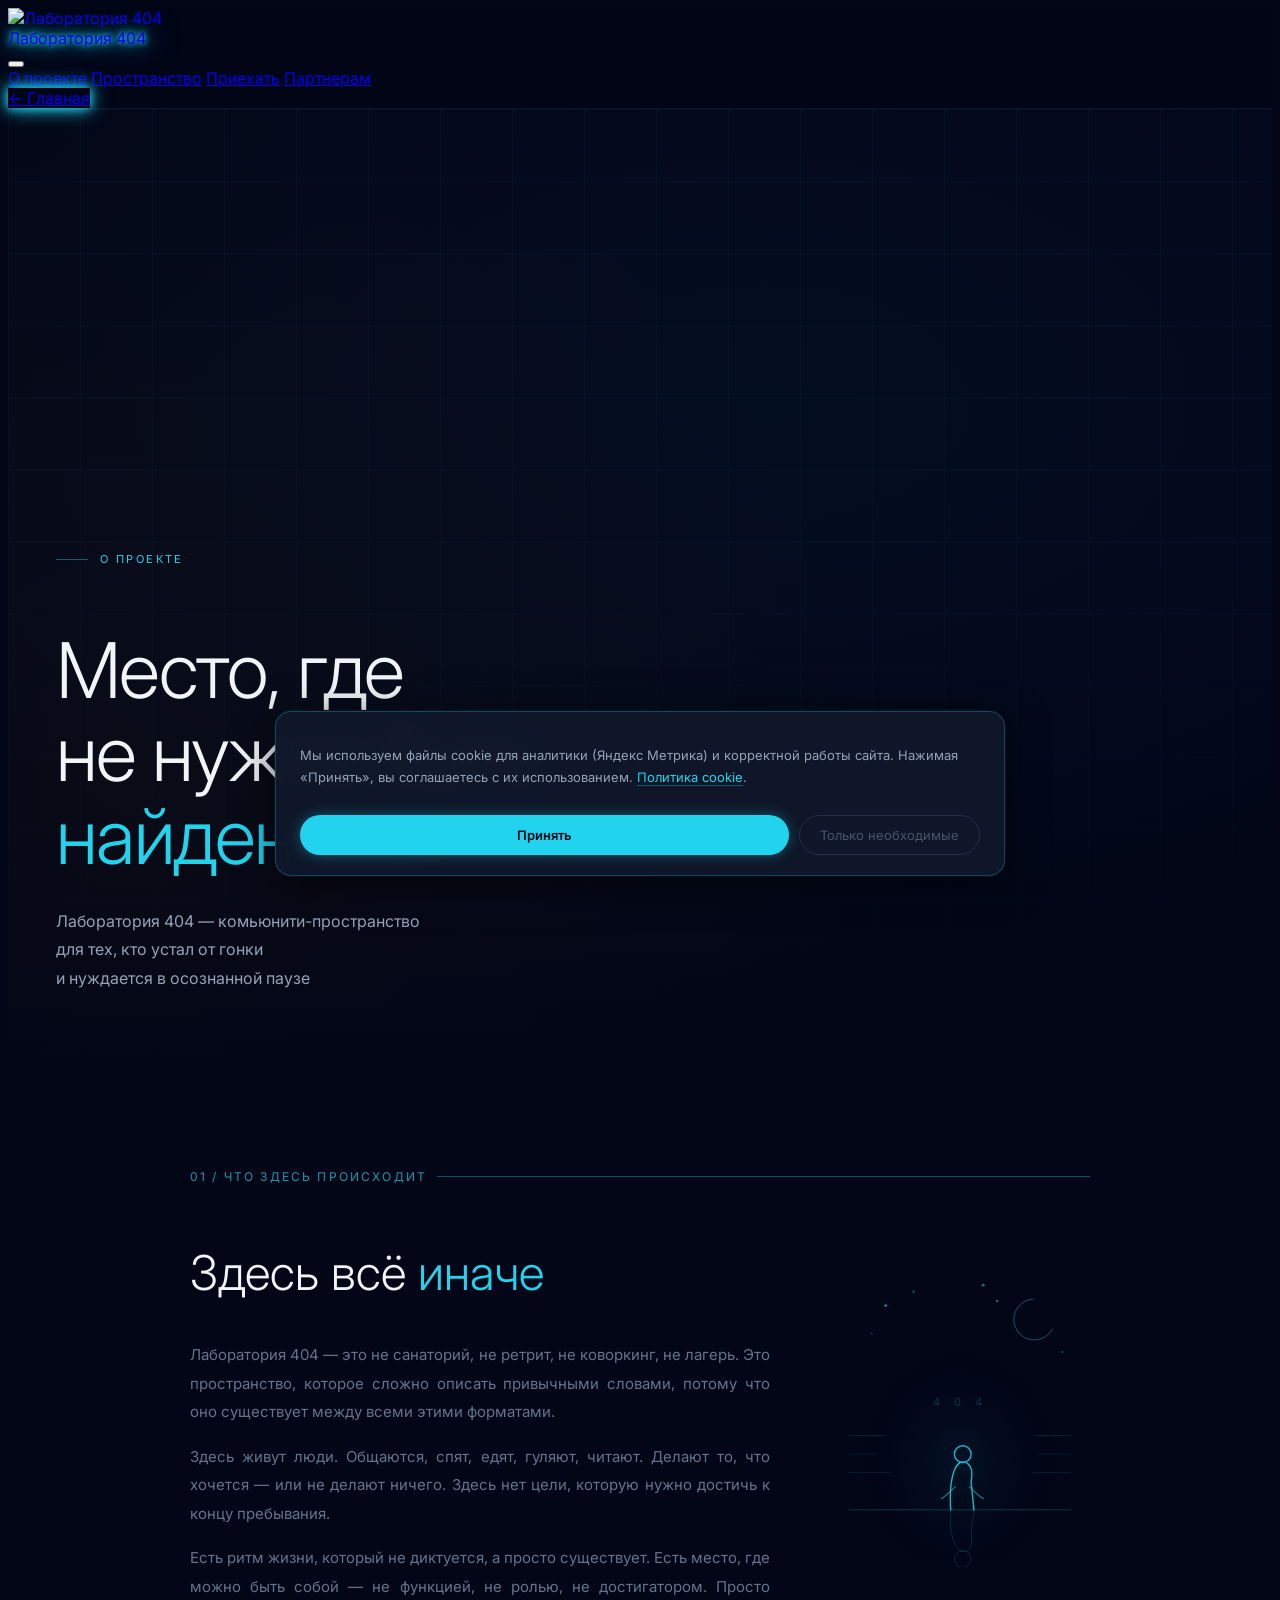
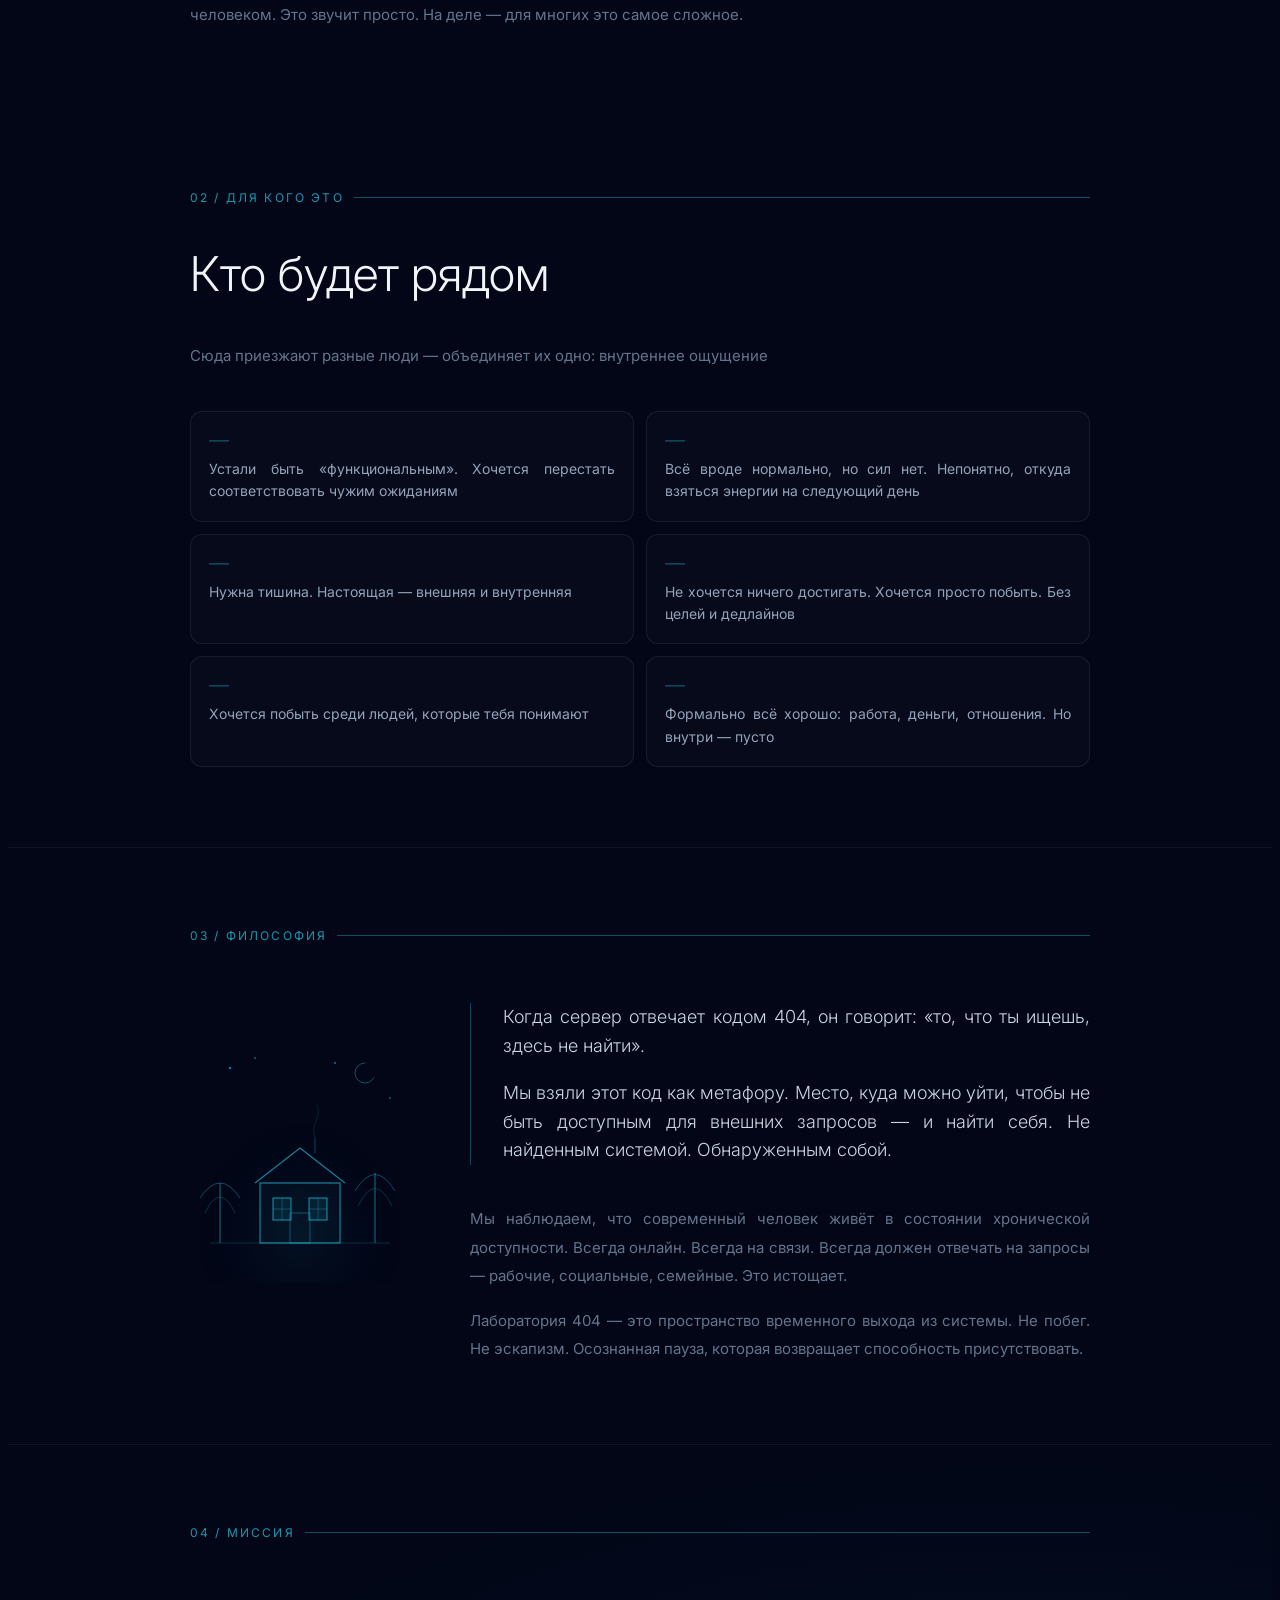
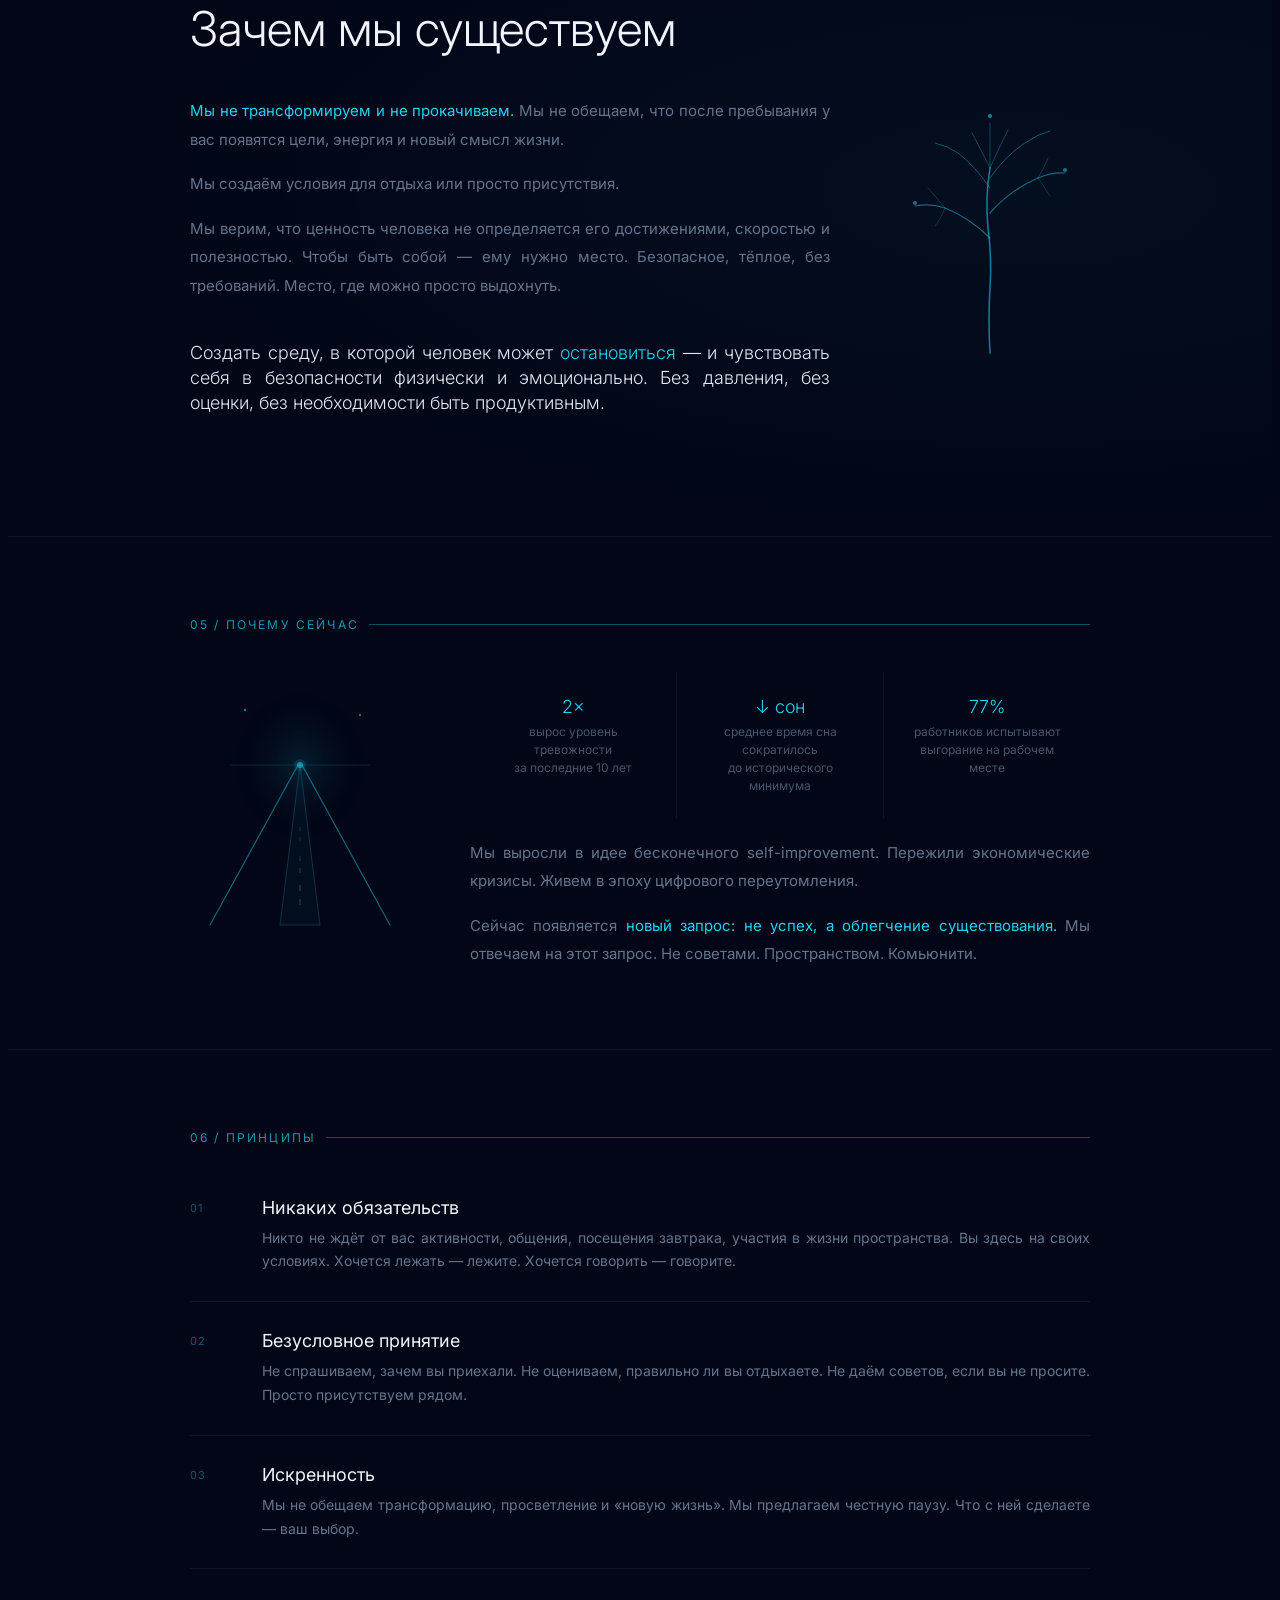
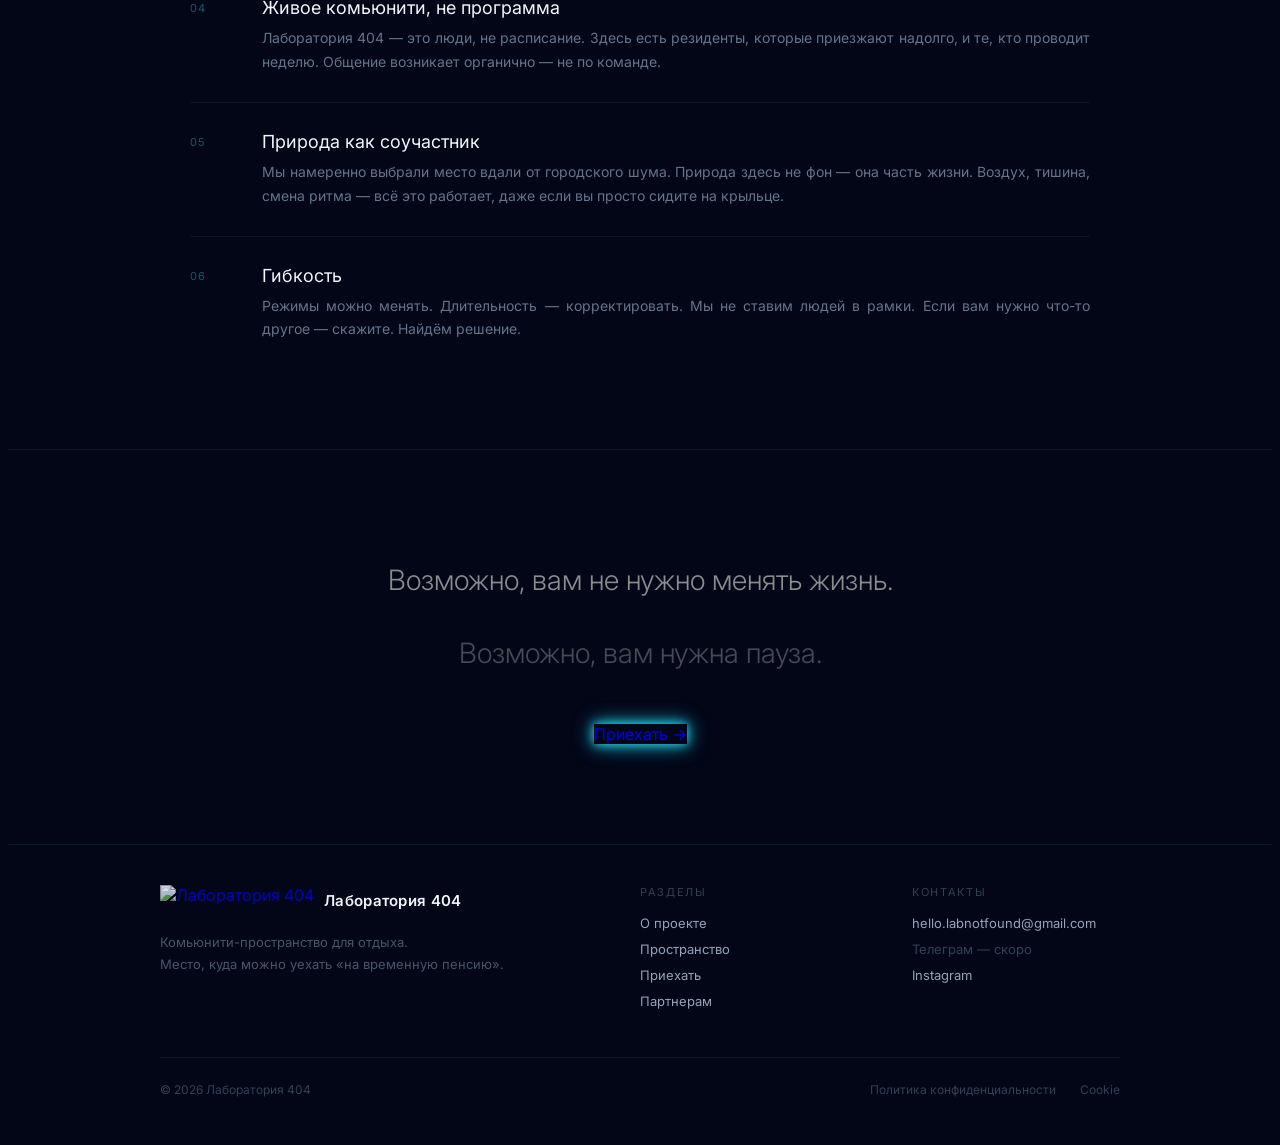
==== o-proekte/index.html @ 237b791d "Update index.html" ====
<!DOCTYPE html>
<html lang="ru">
<head>
  <meta charset="UTF-8">
  <meta name="viewport" content="width=device-width, initial-scale=1.0">
  <link rel="preconnect" href="https://fonts.googleapis.com">
  <link rel="preconnect" href="https://fonts.gstatic.com" crossorigin>
  <title>О проекте — Лаборатория 404</title>
  <meta name="description" content="О проекте Лаборатория 404 — что это за место, как устроено, для кого оно создано, какие принципы лежат в его основе и зачем это нужно.">
  <link rel="canonical" href="https://labnotfound.ru/o-proekte/">
  <meta property="og:type" content="website">
  <meta property="og:url" content="https://labnotfound.ru/o-proekte/">
  <meta property="og:title" content="О проекте — Лаборатория 404">
  <meta property="og:description" content="О проекте Лаборатория 404 — что это за место, как устроено, для кого оно создано, какие принципы лежат в его основе и зачем это нужно.">
  <meta property="og:image" content="https://labnotfound.ru/ohero.jpg">
  <meta property="og:locale" content="ru_RU">
  <meta property="og:site_name" content="Лаборатория 404">
  <meta name="twitter:card" content="summary_large_image">
  <meta name="twitter:title" content="О проекте — Лаборатория 404">
  <meta name="twitter:description" content="О проекте Лаборатория 404 — что это за место, как устроено, для кого оно создано, какие принципы лежат в его основе и зачем это нужно.">
  <meta name="twitter:image" content="https://labnotfound.ru/ohero.jpg">
  <link rel="icon" type="image/png" href="/logo.png">
  <link rel="apple-touch-icon" href="/logo.png">
  <link href="https://fonts.googleapis.com/css2?family=Inter:wght@300;400;600&display=swap" rel="stylesheet">
  <script src="https://cdn.tailwindcss.com"></script>
  <style>
    body { font-family: 'Inter', sans-serif; background: #020617; color: #f1f5f9; }
    .glow-text { text-shadow: 0 0 5px #22d3ee, 0 0 10px #22d3ee, 0 0 20px #22d3ee, 0 0 40px #06b6d4; }
    .glow-btn  { box-shadow: 0 0 10px #22d3ee, 0 0 20px #22d3ee; }
    .about-hero {
      height: 100vh; display: flex; flex-direction: column; justify-content: flex-end;
      padding: 0 48px 80px; position: relative; overflow: hidden;
      background: url('/ohero.jpg') center/cover no-repeat;
    }
    .about-hero::before {
      content: ""; position: absolute; inset: 0; z-index: 0;
      background:
        radial-gradient(ellipse 80% 60% at 60% 30%, rgba(34,211,238,0.04), transparent),
        radial-gradient(ellipse 60% 80% at 10% 70%, rgba(255,140,0,0.03), transparent),
        linear-gradient(to bottom, rgba(2,6,23,0.15) 0%, rgba(2,6,23,0.1) 40%, rgba(2,6,23,0.65) 70%, rgba(2,6,23,0.95) 100%);
    }
    .about-hero::after {
      content: ""; position: absolute; bottom: 0; left: 0; right: 0;
      height: 160px; z-index: 1;
      background: linear-gradient(to bottom, transparent, #020617);
      pointer-events: none;
    }
    .hero-grid-bg {
      position: absolute; inset: 0; z-index: 2;
      background-image: linear-gradient(rgba(34,211,238,0.05) 1px, transparent 1px), linear-gradient(90deg, rgba(34,211,238,0.05) 1px, transparent 1px);
      background-size: 72px 72px;
      -webkit-mask-image: linear-gradient(to bottom, rgba(0,0,0,1) 0%, rgba(0,0,0,0.6) 50%, transparent 100%);
      mask-image: linear-gradient(to bottom, rgba(0,0,0,1) 0%, rgba(0,0,0,0.6) 50%, transparent 100%);
    }
    .hero-content { position: relative; z-index: 3; max-width: 780px; }
    .hero-eyebrow { font-size: 11px; letter-spacing: 0.22em; text-transform: uppercase; color: #22d3ee; margin-bottom: 28px; display: flex; align-items: center; gap: 12px; }
    .hero-eyebrow::before { content: ""; width: 32px; height: 0.5px; background: #22d3ee; opacity: 0.4; }
    .hero-title { font-size: clamp(42px, 6vw, 78px); font-weight: 300; line-height: 1.08; letter-spacing: -0.02em; color: #f1f5f9; margin-bottom: 28px; }
    .hero-title em { font-style: normal; color: #22d3ee; }
    .hero-desc { font-size: 16px; color: #94a3b8; line-height: 1.8; max-width: 520px; }
    .section-num { font-size: 12px; letter-spacing: 0.18em; text-transform: uppercase; color: #22d3ee; opacity: 0.7; margin-bottom: 20px; display: flex; align-items: center; gap: 10px; }
    .section-num::after { content: ""; flex: 1; height: 0.5px; background: rgba(34,211,238,0.5); }
    .content-section { padding: 80px 40px; }
    .content-section-inner { max-width: 900px; width: 100%; margin: 0 auto; }
    .illus-layout { display: grid; grid-template-columns: 1fr auto; gap: 60px; align-items: center; }
    .illus-layout.rev { grid-template-columns: auto 1fr; }
    .illus-layout.rev .illus-col { order: -1; }
    .illus-col { display: flex; align-items: center; justify-content: center; opacity: 0.85; }
    .section-title { font-size: clamp(28px, 4vw, 48px); font-weight: 300; line-height: 1.2; color: #f1f5f9; margin-bottom: 40px; }
    .section-title em { font-style: normal; color: #22d3ee; }
    .body-text { font-size: 15px; color: #64748b; line-height: 1.9; text-align: justify; }
    .body-text em,
.mission-statement em {
  font-style: normal;
  color: #22d3ee;
}
    .body-text p { margin-bottom: 16px; }
    .body-text p:last-child { margin-bottom: 0; }
    .for-whom-grid { display: grid; grid-template-columns: 1fr 1fr; gap: 12px; margin-top: 40px; }
    .for-whom-item { background: rgba(255,255,255,0.02); border: 0.5px solid rgba(255,255,255,0.07); border-radius: 12px; padding: 12px 18px 18px; font-size: 14px; color: #94a3b8; line-height: 1.6; transition: border-color 0.2s, background 0.2s; text-align: justify; }
    .for-whom-item:hover { border-color: rgba(34,211,238,0.2); background: rgba(34,211,238,0.02); }
    .for-whom-dash { display: block; font-size: 20px; color: #22d3ee; opacity: 0.4; margin-bottom: 2px; font-weight: 300; }
    .philosophy-section { padding: 80px 40px; border-top: 0.5px solid rgba(255,255,255,0.05); }
    .philosophy-inner { max-width: 900px; margin: 0 auto; }
    .blockquote { border-left: 1px solid rgba(34,211,238,0.3); padding-left: 32px; margin: 40px 0; }
    .blockquote p { font-size: clamp(18px, 2.5vw, 18px); font-weight: 300; line-height: 1.6; color: #cbd5e1; margin-bottom: 12px; text-align: justify; }
    .blockquote p:last-child { margin-bottom: 0; }
    .mission-section { padding: 80px 40px; border-top: 0.5px solid rgba(255,255,255,0.05); background: radial-gradient(ellipse 70% 50% at 80% 50%, rgba(34,211,238,0.04), transparent); }
    .mission-inner { max-width: 900px; margin: 0 auto; }
    .mission-statement { font-size: clamp(18px, 2.5vw, 18px); font-weight: 300; line-height: 1.4; color: #e2e8f0; margin: 40px 0; text-align: justify; }
    .mission-statement em { font-style: normal; color: #22d3ee; }
    .why-now-section { padding: 80px 40px; border-top: 0.5px solid rgba(255,255,255,0.05); }
    .why-inner { max-width: 900px; margin: 0 auto; }
    .stat-row { display: grid; grid-template-columns: repeat(3, 1fr); gap: 1px; background: rgba(255,255,255,0.05); border-radius: 16px; overflow: hidden; margin: 20px 0; }
    .stat-cell { background: #020617; padding: 24px 24px; text-align: center; }
    .stat-num { font-size: 18px; font-weight: 300; color: #22d3ee; margin-bottom: 6px; }
    .stat-label { font-size: 12px; color: #475569; line-height: 1.5; }
    .principles-section { padding: 80px 40px 80px; border-top: 0.5px solid rgba(255,255,255,0.05); }
    .principles-inner { max-width: 900px; margin: 0 auto; }
    .principles-list { display: flex; flex-direction: column; gap: 0; margin-top: 24px; }
    .principle-item { display: grid; grid-template-columns: 48px 1fr; gap: 24px; align-items: start; padding: 28px 0; border-top: 0.5px solid rgba(255,255,255,0.05); transition: background 0.2s; }
    .principle-item:first-child { border-top: none; }
    .principle-item:last-child {border-bottom: none;}
    .principle-num { font-size: 11px; color: #22d3ee; opacity: 0.4; padding-top: 4px; letter-spacing: 0.1em; }
    .principle-title { font-size: 18px; font-weight: 400; color: #f1f5f9; margin-bottom: 8px; }
    .principle-desc { font-size: 14px; color: #64748b; line-height: 1.7; text-align: justify; }
    .cta-section { padding: 80px 0 100px; text-align: center; border-top: 0.5px solid rgba(255,255,255,0.05); }
    .cta-section p { font-size: clamp(18px, 2.5vw, 28px); font-weight: 300; color: #e8e4dc; opacity: 0.6; line-height: 1.6; margin-bottom: 12px; }
    .cta-section p:last-of-type { margin-bottom: 48px; opacity: 0.3; }
    header { position: sticky; top: 0; z-index: 50; background: rgba(2,6,23,0.85); backdrop-filter: blur(12px); border-bottom: 0.5px solid rgba(255,255,255,0.05); }
    @media (max-width: 900px) {
      .about-hero { padding: 0 24px 60px; background: url('/ohero_m.jpg') center/cover no-repeat;}
      .content-section, .philosophy-section, .mission-section, .why-now-section, .principles-section, 
              .cta-section {
    padding-left: 24px;
    padding-right: 24px;
  }
        .cta-section p {
    font-size: 16px;
  }
        .section-num {
    font-size: 9px !important;
    letter-spacing: 0.12em !important;
    gap: 8px !important;
  }
      .for-whom-grid { grid-template-columns: 1fr; }
      .stat-row { grid-template-columns: 1fr; }
      .principle-item { grid-template-columns: 36px 1fr; gap: 16px; }
      .illus-layout { grid-template-columns: 1fr; gap: 32px; }
      .illus-layout.rev { grid-template-columns: 1fr; }
      .illus-layout.rev .illus-col { order: 0; }
      .illus-col svg { width: 160px; height: auto; }
    }
    .reveal { opacity: 0; transform: translateY(24px); transition: opacity 0.7s ease, transform 0.7s ease; }
    .reveal.visible { opacity: 1; transform: translateY(0); }
  </style>
  <script type="application/ld+json">
  {
    "@context": "https://schema.org",
    "@type": "AboutPage",
    "name": "О проекте — Лаборатория 404",
    "url": "https://labnotfound.ru/o-proekte/",
    "description": "О проекте Лаборатория 404 — что это за место, для кого оно создано и какие принципы лежат в его основе.",
    "isPartOf": {
      "@type": "WebSite",
      "name": "Лаборатория 404",
      "url": "https://labnotfound.ru/"
    }
  }
  </script>
</head>
<body>

  <header>
    <div class="flex justify-between items-center px-4 py-1">
      <a href="/" class="flex items-center gap-2" style="text-decoration:none;">
        <img src="/logo.png" alt="Лаборатория 404" class="w-20 h-20 object-contain">
        <div class="text-xl font-semibold glow-text">Лаборатория 404</div>
      </a>
      <button id="burger" class="md:hidden flex flex-col gap-1.5 z-50 mr-2">
        <span class="block w-6 h-0.5 bg-white transition-all"></span>
        <span class="block w-6 h-0.5 bg-white transition-all"></span>
        <span class="block w-6 h-0.5 bg-white transition-all"></span>
      </button>
      <nav class="hidden md:flex space-x-10 text-sm opacity-80">
        <a href="/o-proekte/" class="text-cyan-400">О проекте</a>
        <a href="/prostranstvo/" class="hover:opacity-100 transition-opacity">Пространство</a>
        <a href="/priehat/" class="hover:opacity-100 transition-opacity">Приехать</a>
        <a href="/partneram/" class="hover:opacity-100 transition-opacity">Партнерам</a>
      </nav>
      <a href="/" class="hidden md:block border border-cyan-400 px-8 py-3 rounded-full text-sm hover:bg-cyan-400 hover:text-black transition glow-btn mr-8">← Главная</a>
    </div>
  </header>

  <div id="mobile-menu" style="display:none; position:fixed; inset:0; background:rgba(2,6,23,0.97); z-index:45; flex-direction:column; align-items:center; justify-content:center; gap:32px; font-size:20px;">
    <a href="/" style="color:#f1f5f9; text-decoration:none; opacity:0.8;">Главная</a>
    <a href="/o-proekte/" style="color:#22d3ee; text-decoration:none;">О проекте</a>
    <a href="/prostranstvo/" style="color:#f1f5f9; text-decoration:none; opacity:0.8;">Пространство</a>
    <a href="/priehat/" style="color:#f1f5f9; text-decoration:none; opacity:0.8;">Приехать</a>
    <a href="/partneram/" style="color:#f1f5f9; text-decoration:none; opacity:0.8;">Партнерам</a>
  </div>

  <script>
    const burger = document.getElementById('burger');
    const menu = document.getElementById('mobile-menu');
    burger.addEventListener('click', () => {
      menu.style.display = (menu.style.display === 'none' || !menu.style.display) ? 'flex' : 'none';
      if (menu.style.display === 'flex') menu.style.flexDirection = 'column';
    });
    menu.querySelectorAll('a').forEach(el => el.addEventListener('click', () => menu.style.display = 'none'));
  </script>

  <section class="about-hero">
    <div class="hero-grid-bg"></div>
    <div class="hero-content">
      <div class="hero-eyebrow">О проекте</div>
      <h1 class="hero-title">Место, где<br>не нужно быть<br><em>найденным</em></h1>
      <p class="hero-desc">Лаборатория 404 — комьюнити-пространство <br>для тех, кто устал от гонки <br>и нуждается в осознанной паузе</p>
    </div>
  </section>

  <section class="content-section reveal">
    <div class="content-section-inner">
      <div class="section-num">01 / Что здесь происходит</div>
      <div class="illus-layout">
        <div class="text-col">
          <h2 class="section-title">Здесь всё <em>иначе</em></h2>
          <div class="body-text">
            <p>Лаборатория 404 — это не санаторий, не ретрит, не коворкинг, не лагерь. Это пространство, которое сложно описать привычными словами, потому что оно существует между всеми этими форматами.</p>
            <p>Здесь живут люди. Общаются, спят, едят, гуляют, читают. Делают то, что хочется — или не делают ничего. Здесь нет цели, которую нужно достичь к концу пребывания.</p>
            <p>Есть ритм жизни, который не диктуется, а просто существует. Есть место, где можно быть собой — не функцией, не ролью, не достигатором. Просто человеком. Это звучит просто. На деле — для многих это самое сложное.</p>
          </div>
        </div>
        <div class="illus-col">
          <svg width="260" height="300" viewBox="0 0 280 320" fill="none" xmlns="http://www.w3.org/2000/svg">
            <radialGradient id="glow1" cx="50%" cy="65%" r="40%"><stop offset="0%" stop-color="rgba(34,211,238,0.08)"/><stop offset="100%" stop-color="transparent"/></radialGradient>
            <rect width="280" height="320" fill="url(#glow1)"/>
            <line x1="20" y1="260" x2="260" y2="260" stroke="rgba(34,211,238,0.35)" stroke-width="0.8"/>
            <circle cx="220" cy="55" r="22" stroke="rgba(34,211,238,0.5)" stroke-width="1" fill="none"/>
            <circle cx="228" cy="50" r="19" fill="#020617" stroke="none"/>
            <path d="M130 260 Q128 230 135 215 Q140 205 148 210 Q155 215 152 230 L155 260" stroke="#22d3ee" stroke-width="1.5" fill="none" stroke-linecap="round"/>
            <circle cx="143" cy="200" r="9" stroke="#22d3ee" stroke-width="1.5" fill="none"/>
            <path d="M135 235 Q125 245 120 248" stroke="rgba(34,211,238,0.7)" stroke-width="1.2" fill="none" stroke-linecap="round"/>
            <path d="M150 235 Q160 245 165 248" stroke="rgba(34,211,238,0.7)" stroke-width="1.2" fill="none" stroke-linecap="round"/>
            <path d="M130 260 Q128 285 135 298 Q140 308 148 304 Q155 299 152 285 L155 260" stroke="rgba(34,211,238,0.25)" stroke-width="0.8" fill="none" stroke-linecap="round"/>
            <circle cx="143" cy="313" r="9" stroke="rgba(34,211,238,0.25)" stroke-width="0.8" fill="none"/>
            <line x1="20" y1="180" x2="60" y2="180" stroke="rgba(34,211,238,0.25)" stroke-width="0.7"/>
            <line x1="20" y1="200" x2="50" y2="200" stroke="rgba(34,211,238,0.2)" stroke-width="0.7"/>
            <line x1="20" y1="220" x2="65" y2="220" stroke="rgba(34,211,238,0.22)" stroke-width="0.7"/>
            <line x1="220" y1="180" x2="260" y2="180" stroke="rgba(34,211,238,0.25)" stroke-width="0.7"/>
            <line x1="225" y1="200" x2="260" y2="200" stroke="rgba(34,211,238,0.2)" stroke-width="0.7"/>
            <line x1="218" y1="220" x2="260" y2="220" stroke="rgba(34,211,238,0.22)" stroke-width="0.7"/>
            <circle cx="60" cy="40" r="1.5" fill="rgba(34,211,238,0.7)"/>
            <circle cx="90" cy="25" r="1.2" fill="rgba(34,211,238,0.55)"/>
            <circle cx="180" cy="35" r="1.3" fill="rgba(34,211,238,0.6)"/>
            <circle cx="45" cy="70" r="1" fill="rgba(34,211,238,0.45)"/>
            <circle cx="165" cy="18" r="1.5" fill="rgba(34,211,238,0.6)"/>
            <circle cx="250" cy="90" r="1.2" fill="rgba(34,211,238,0.45)"/>
            <text x="140" y="148" text-anchor="middle" font-family="Inter,monospace" font-size="12" fill="rgba(34,211,238,0.25)" letter-spacing="6">4 0 4</text>
          </svg>
        </div>
      </div>
    </div>
  </section>

  <section class="content-section reveal">
    <div class="content-section-inner">
      <div class="section-num">02 / Для кого это</div>
      <h2 class="section-title">Кто будет рядом</h2>
      <div class="body-text">
        <p>Сюда приезжают разные люди — объединяет их одно: внутреннее ощущение</p>
      </div>
      <div class="for-whom-grid">
        <div class="for-whom-item"><span class="for-whom-dash">—</span>Устали быть «функциональным». Хочется перестать соответствовать чужим ожиданиям</div>
        <div class="for-whom-item"><span class="for-whom-dash">—</span>Всё вроде нормально, но сил нет. Непонятно, откуда взяться энергии на следующий день</div>
        <div class="for-whom-item"><span class="for-whom-dash">—</span>Нужна тишина. Настоящая — внешняя и внутренняя</div>
        <div class="for-whom-item"><span class="for-whom-dash">—</span>Не хочется ничего достигать. Хочется просто побыть. Без целей и дедлайнов</div>
        <div class="for-whom-item"><span class="for-whom-dash">—</span>Хочется побыть среди людей, которые тебя понимают</div>
        <div class="for-whom-item"><span class="for-whom-dash">—</span>Формально всё хорошо: работа, деньги, отношения. Но внутри — пусто</div>
      </div>
    </div>
  </section>

  <section class="philosophy-section reveal">
    <div class="philosophy-inner">
      <div class="section-num">03 / Философия</div>
      <div class="illus-layout rev">
        <div class="text-col">
          <div class="blockquote">
            <p>Когда сервер отвечает кодом 404, он говорит: «то, что ты ищешь, здесь не найти».</p>
            <p>Мы взяли этот код как метафору. Место, куда можно уйти, чтобы не быть доступным для внешних запросов — и найти себя. Не найденным системой. Обнаруженным собой.</p>
          </div>
          <div class="body-text">
            <p>Мы наблюдаем, что современный человек живёт в состоянии хронической доступности. Всегда онлайн. Всегда на связи. Всегда должен отвечать на запросы — рабочие, социальные, семейные. Это истощает.</p>
            <p>Лаборатория 404 — это пространство временного выхода из системы. Не побег. Не эскапизм. Осознанная пауза, которая возвращает способность присутствовать.</p>
          </div>
        </div>
        <div class="illus-col">
          <svg width="220" height="240" viewBox="0 0 220 240" fill="none" xmlns="http://www.w3.org/2000/svg">
            <radialGradient id="glow3" cx="50%" cy="80%" r="50%"><stop offset="0%" stop-color="rgba(34,211,238,0.07)"/><stop offset="100%" stop-color="transparent"/></radialGradient>
            <rect width="220" height="240" fill="url(#glow3)"/>
            <line x1="30" y1="200" x2="30" y2="140" stroke="rgba(34,211,238,0.5)" stroke-width="1.2"/>
            <path d="M10 155 Q30 125 50 155" stroke="rgba(34,211,238,0.4)" stroke-width="1" fill="none"/>
            <path d="M15 170 Q30 138 45 170" stroke="rgba(34,211,238,0.3)" stroke-width="0.8" fill="none"/>
            <line x1="185" y1="200" x2="185" y2="130" stroke="rgba(34,211,238,0.5)" stroke-width="1.2"/>
            <path d="M165 148 Q185 115 205 148" stroke="rgba(34,211,238,0.4)" stroke-width="1" fill="none"/>
            <path d="M168 163 Q185 128 202 163" stroke="rgba(34,211,238,0.3)" stroke-width="0.8" fill="none"/>
            <rect x="70" y="140" width="80" height="60" stroke="rgba(34,211,238,0.7)" stroke-width="1.2" fill="rgba(34,211,238,0.03)"/>
            <path d="M65 140 L110 105 L155 140" stroke="rgba(34,211,238,0.7)" stroke-width="1.2" fill="none"/>
            <rect x="83" y="155" width="18" height="22" stroke="#22d3ee" stroke-width="0.8" fill="rgba(34,211,238,0.1)"/>
            <line x1="92" y1="155" x2="92" y2="177" stroke="rgba(34,211,238,0.5)" stroke-width="0.6"/>
            <line x1="83" y1="166" x2="101" y2="166" stroke="rgba(34,211,238,0.5)" stroke-width="0.6"/>
            <rect x="119" y="155" width="18" height="22" stroke="#22d3ee" stroke-width="0.8" fill="rgba(34,211,238,0.1)"/>
            <line x1="128" y1="155" x2="128" y2="177" stroke="rgba(34,211,238,0.5)" stroke-width="0.6"/>
            <line x1="119" y1="166" x2="137" y2="166" stroke="rgba(34,211,238,0.5)" stroke-width="0.6"/>
            <rect x="100" y="170" width="20" height="30" stroke="rgba(34,211,238,0.5)" stroke-width="0.8" fill="none"/>
            <line x1="20" y1="200" x2="200" y2="200" stroke="rgba(34,211,238,0.3)" stroke-width="0.7"/>
            <line x1="125" y1="110" x2="125" y2="95" stroke="rgba(34,211,238,0.45)" stroke-width="0.8"/>
            <path d="M125 95 Q122 85 126 78 Q130 70 127 62" stroke="rgba(34,211,238,0.25)" stroke-width="0.7" fill="none"/>
            <circle cx="175" cy="30" r="10" stroke="rgba(34,211,238,0.55)" stroke-width="0.8" fill="none"/>
            <circle cx="180" cy="27" r="8.5" fill="#020617"/>
            <circle cx="40" cy="25" r="1.2" fill="rgba(34,211,238,0.7)"/>
            <circle cx="65" cy="15" r="1" fill="rgba(34,211,238,0.55)"/>
            <circle cx="145" cy="20" r="1.1" fill="rgba(34,211,238,0.6)"/>
            <circle cx="200" cy="55" r="1" fill="rgba(34,211,238,0.5)"/>
          </svg>
        </div>
      </div>
    </div>
  </section>

  <section class="mission-section reveal">
    <div class="mission-inner">
      <div class="section-num">04 / Миссия</div>
      <div class="illus-layout">
        <div class="text-col">
          <h2 class="section-title">Зачем мы существуем</h2>
          <div class="body-text">
            <p><em>Мы не трансформируем и не прокачиваем.</em> Мы не обещаем, что после пребывания у вас появятся цели, энергия и новый смысл жизни.</p>
            <p>Мы создаём условия для отдыха или просто присутствия.</p>
            <p>Мы верим, что ценность человека не определяется его достижениями, скоростью и полезностью. Чтобы быть собой — ему нужно место. Безопасное, тёплое, без требований. Место, где можно просто выдохнуть.</p>
          </div>
          <div class="mission-statement">Создать среду, в которой человек может <em>остановиться</em> — и чувствовать себя в безопасности физически и эмоционально. Без давления, без оценки, без необходимости быть продуктивным.</div>
        </div>
        <div class="illus-col">
          <svg width="200" height="300" viewBox="0 0 200 300" fill="none" xmlns="http://www.w3.org/2000/svg">
            <path d="M100 295 Q98 260 100 230 Q102 200 98 170 Q95 140 100 110" stroke="rgba(34,211,238,0.7)" stroke-width="1.5" fill="none" stroke-linecap="round"/>
            <path d="M100 180 Q80 160 55 150 Q40 145 25 148" stroke="rgba(34,211,238,0.55)" stroke-width="1.2" fill="none" stroke-linecap="round"/>
            <path d="M100 155 Q120 132 148 120 Q162 114 175 115" stroke="rgba(34,211,238,0.55)" stroke-width="1.2" fill="none" stroke-linecap="round"/>
            <path d="M100 130 Q85 108 68 95 Q58 88 45 85" stroke="rgba(34,211,238,0.45)" stroke-width="1" fill="none" stroke-linecap="round"/>
            <path d="M100 120 Q115 98 135 85 Q148 76 160 73" stroke="rgba(34,211,238,0.45)" stroke-width="1" fill="none" stroke-linecap="round"/>
            <path d="M55 150 Q45 138 38 130" stroke="rgba(34,211,238,0.35)" stroke-width="0.8" fill="none" stroke-linecap="round"/>
            <path d="M55 150 Q50 162 45 168" stroke="rgba(34,211,238,0.3)" stroke-width="0.8" fill="none" stroke-linecap="round"/>
            <path d="M148 120 Q155 108 158 100" stroke="rgba(34,211,238,0.35)" stroke-width="0.8" fill="none" stroke-linecap="round"/>
            <path d="M148 120 Q155 130 160 138" stroke="rgba(34,211,238,0.3)" stroke-width="0.8" fill="none" stroke-linecap="round"/>
            <path d="M100 110 Q90 90 82 75" stroke="rgba(34,211,238,0.4)" stroke-width="0.9" fill="none" stroke-linecap="round"/>
            <path d="M100 110 Q110 88 118 72" stroke="rgba(34,211,238,0.4)" stroke-width="0.9" fill="none" stroke-linecap="round"/>
            <path d="M100 110 Q100 85 100 65" stroke="rgba(34,211,238,0.38)" stroke-width="0.9" fill="none" stroke-linecap="round"/>
            <circle cx="25" cy="145" r="2" fill="rgba(34,211,238,0.6)"/>
            <circle cx="175" cy="112" r="2" fill="rgba(34,211,238,0.6)"/>
            <circle cx="100" cy="58" r="2" fill="rgba(34,211,238,0.7)"/>
          </svg>
        </div>
      </div>
    </div>
  </section>

  <section class="why-now-section reveal">
    <div class="why-inner">
      <div class="section-num">05 / Почему сейчас</div>
      <div class="illus-layout rev">
        <div class="text-col">
          <div class="stat-row">
            <div class="stat-cell"><div class="stat-num">2×</div><div class="stat-label">вырос уровень тревожности<br>за последние 10 лет</div></div>
            <div class="stat-cell"><div class="stat-num">↓ сон</div><div class="stat-label">среднее время сна сократилось<br>до исторического минимума</div></div>
            <div class="stat-cell"><div class="stat-num">77%</div><div class="stat-label">работников испытывают<br>выгорание на рабочем месте</div></div>
          </div>
          <div class="body-text">
            <p>Мы выросли в идее бесконечного self-improvement. Пережили экономические кризисы. Живем в эпоху цифрового переутомления.</p>
            <p>Сейчас появляется <em>новый запрос: не успех, а облегчение существования.</em> Мы отвечаем на этот запрос. Не советами. Пространством. Комьюнити.</p>
          </div>
        </div>
        <div class="illus-col">
          <svg width="220" height="250" viewBox="0 0 220 250" fill="none" xmlns="http://www.w3.org/2000/svg">
            <radialGradient id="glow5" cx="50%" cy="32%" r="30%"><stop offset="0%" stop-color="rgba(34,211,238,0.15)"/><stop offset="100%" stop-color="transparent"/></radialGradient>
            <rect width="220" height="250" fill="url(#glow5)"/>
            <path d="M90 240 L110 80 L130 240 Z" stroke="rgba(34,211,238,0.3)" stroke-width="0.8" fill="rgba(34,211,238,0.04)"/>
            <path d="M20 240 L108 80" stroke="rgba(34,211,238,0.55)" stroke-width="1.2" stroke-linecap="round"/>
            <path d="M200 240 L112 80" stroke="rgba(34,211,238,0.55)" stroke-width="1.2" stroke-linecap="round"/>
            <path d="M110 220 L110 200" stroke="rgba(34,211,238,0.5)" stroke-width="0.8" stroke-dasharray="6,8"/>
            <path d="M110 188 L110 168" stroke="rgba(34,211,238,0.4)" stroke-width="0.8" stroke-dasharray="5,7"/>
            <path d="M110 156 L110 140" stroke="rgba(34,211,238,0.3)" stroke-width="0.8" stroke-dasharray="4,6"/>
            <line x1="40" y1="80" x2="180" y2="80" stroke="rgba(34,211,238,0.25)" stroke-width="0.7"/>
            <circle cx="110" cy="80" r="3" fill="rgba(34,211,238,0.7)"/>
            <circle cx="110" cy="80" r="6" fill="rgba(34,211,238,0.15)"/>
            <circle cx="55" cy="25" r="1.3" fill="rgba(34,211,238,0.65)"/>
            <circle cx="170" cy="30" r="1.2" fill="rgba(34,211,238,0.6)"/>
          </svg>
        </div>
      </div>
    </div>
  </section>

  <section class="principles-section reveal">
    <div class="principles-inner">
      <div class="section-num">06 / Принципы</div>
      <div class="principles-list">
        <div class="principle-item"><div class="principle-num">01</div><div class="principle-body"><div class="principle-title">Никаких обязательств</div><div class="principle-desc">Никто не ждёт от вас активности, общения, посещения завтрака, участия в жизни пространства. Вы здесь на своих условиях. Хочется лежать — лежите. Хочется говорить — говорите.</div></div></div>
        <div class="principle-item"><div class="principle-num">02</div><div class="principle-body"><div class="principle-title">Безусловное принятие</div><div class="principle-desc">Не спрашиваем, зачем вы приехали. Не оцениваем, правильно ли вы отдыхаете. Не даём советов, если вы не просите. Просто присутствуем рядом.</div></div></div>
        <div class="principle-item"><div class="principle-num">03</div><div class="principle-body"><div class="principle-title">Искренность</div><div class="principle-desc">Мы не обещаем трансформацию, просветление и «новую жизнь». Мы предлагаем честную паузу. Что с ней сделаете — ваш выбор.</div></div></div>
        <div class="principle-item"><div class="principle-num">04</div><div class="principle-body"><div class="principle-title">Живое комьюнити, не программа</div><div class="principle-desc">Лаборатория 404 — это люди, не расписание. Здесь есть резиденты, которые приезжают надолго, и те, кто проводит неделю. Общение возникает органично — не по команде.</div></div></div>
        <div class="principle-item"><div class="principle-num">05</div><div class="principle-body"><div class="principle-title">Природа как соучастник</div><div class="principle-desc">Мы намеренно выбрали место вдали от городского шума. Природа здесь не фон — она часть жизни. Воздух, тишина, смена ритма — всё это работает, даже если вы просто сидите на крыльце.</div></div></div>
        <div class="principle-item"><div class="principle-num">06</div><div class="principle-body"><div class="principle-title">Гибкость</div><div class="principle-desc">Режимы можно менять. Длительность — корректировать. Мы не ставим людей в рамки. Если вам нужно что-то другое — скажите. Найдём решение.</div></div></div>
      </div>
    </div>
  </section>

  <!-- ═══════════════ CTA ═══════════════ -->
  <section class="cta-section reveal">
    <p>Возможно, вам не нужно менять жизнь.</p>
    <p>Возможно, вам нужна пауза.</p>
    <a href="/priehat/" class="border border-cyan-400 px-10 py-4 rounded-full text-sm hover:bg-cyan-400 hover:text-black transition glow-btn" style="text-decoration:none; display:inline-block;">
      Приехать →
    </a>
  </section>

  <script>
    const reveals = document.querySelectorAll('.reveal');
    const observer = new IntersectionObserver((entries) => {
      entries.forEach(entry => {
        if (entry.isIntersecting) { entry.target.classList.add('visible'); observer.unobserve(entry.target); }
      });
    }, { threshold: 0.1 });
    reveals.forEach(el => observer.observe(el));
  </script>

<div id="site-footer"></div>
<script>
  fetch('/footer.html')
    .then(r => r.text())
    .then(html => { document.getElementById('site-footer').outerHTML = html; });
</script>

<!-- Cookie-баннер + Яндекс Метрика -->
<script src="/cookie-banner.js"></script>

</body>
</html>
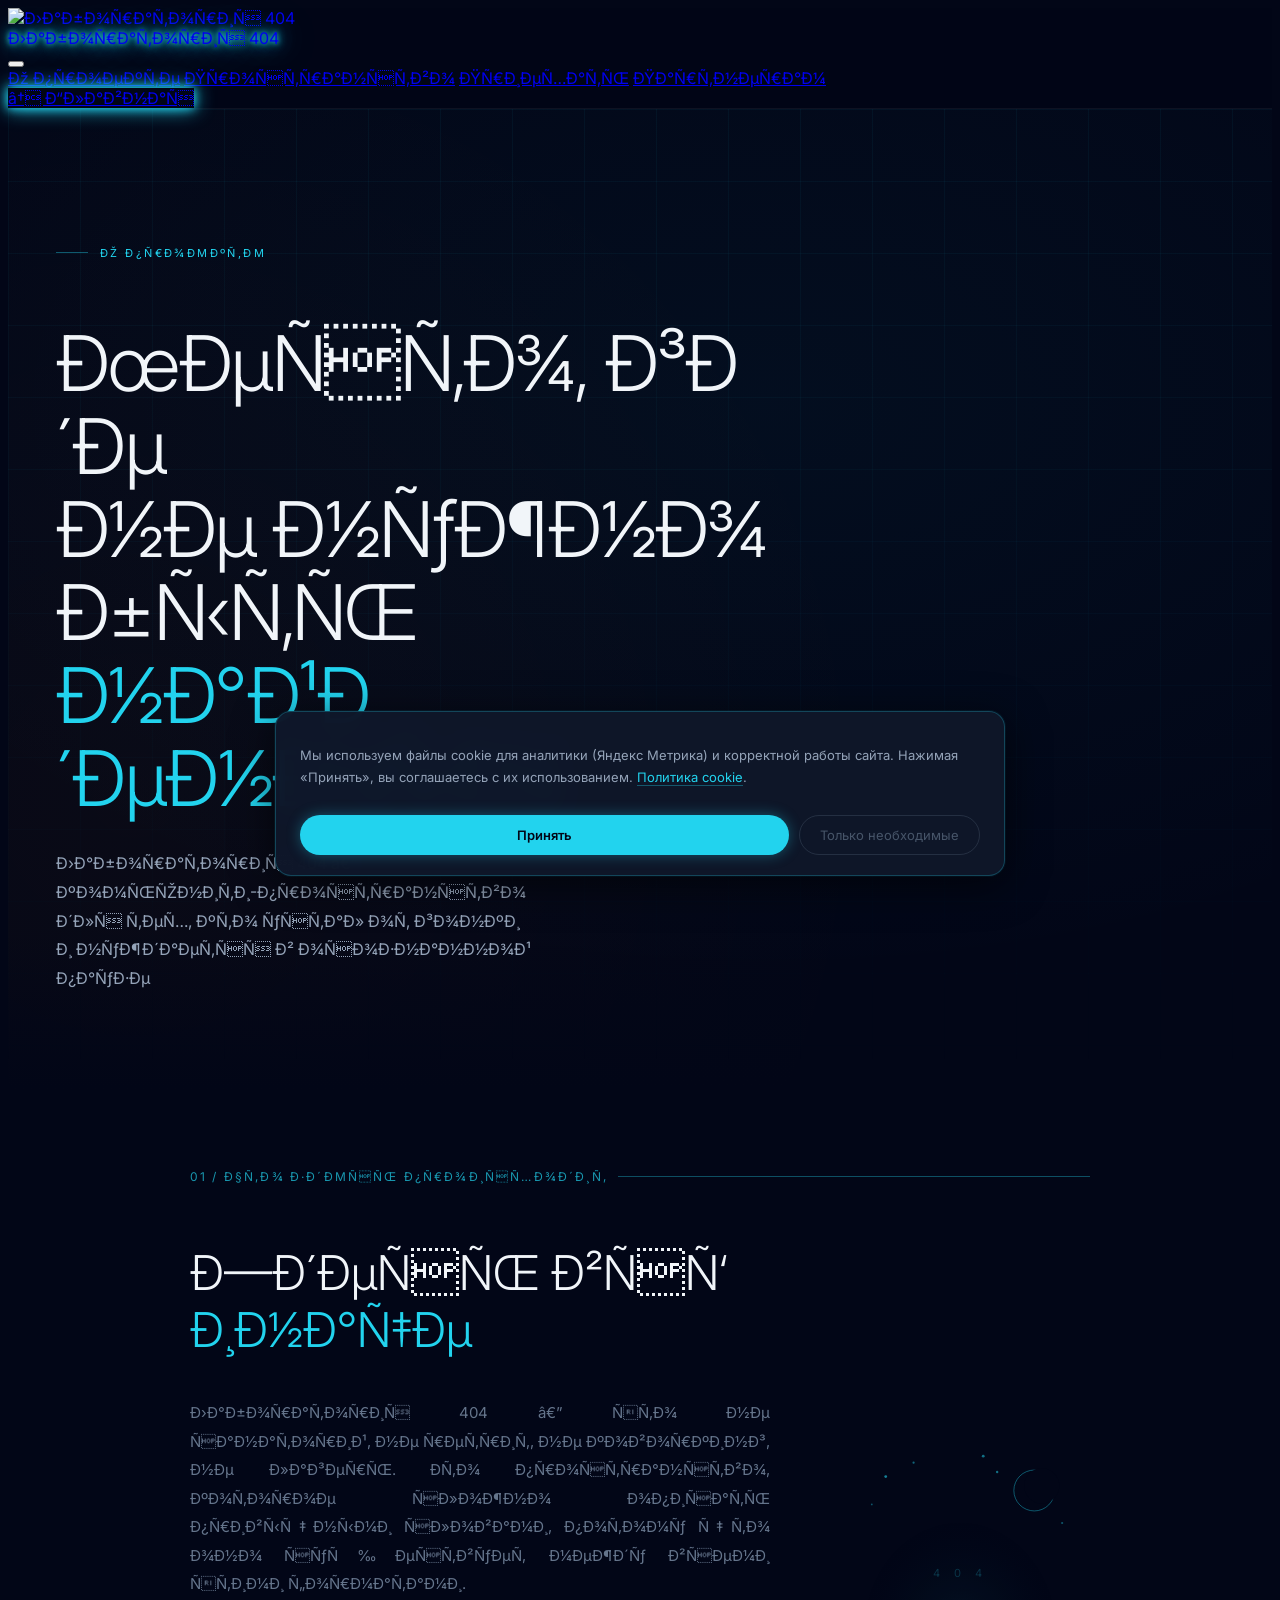
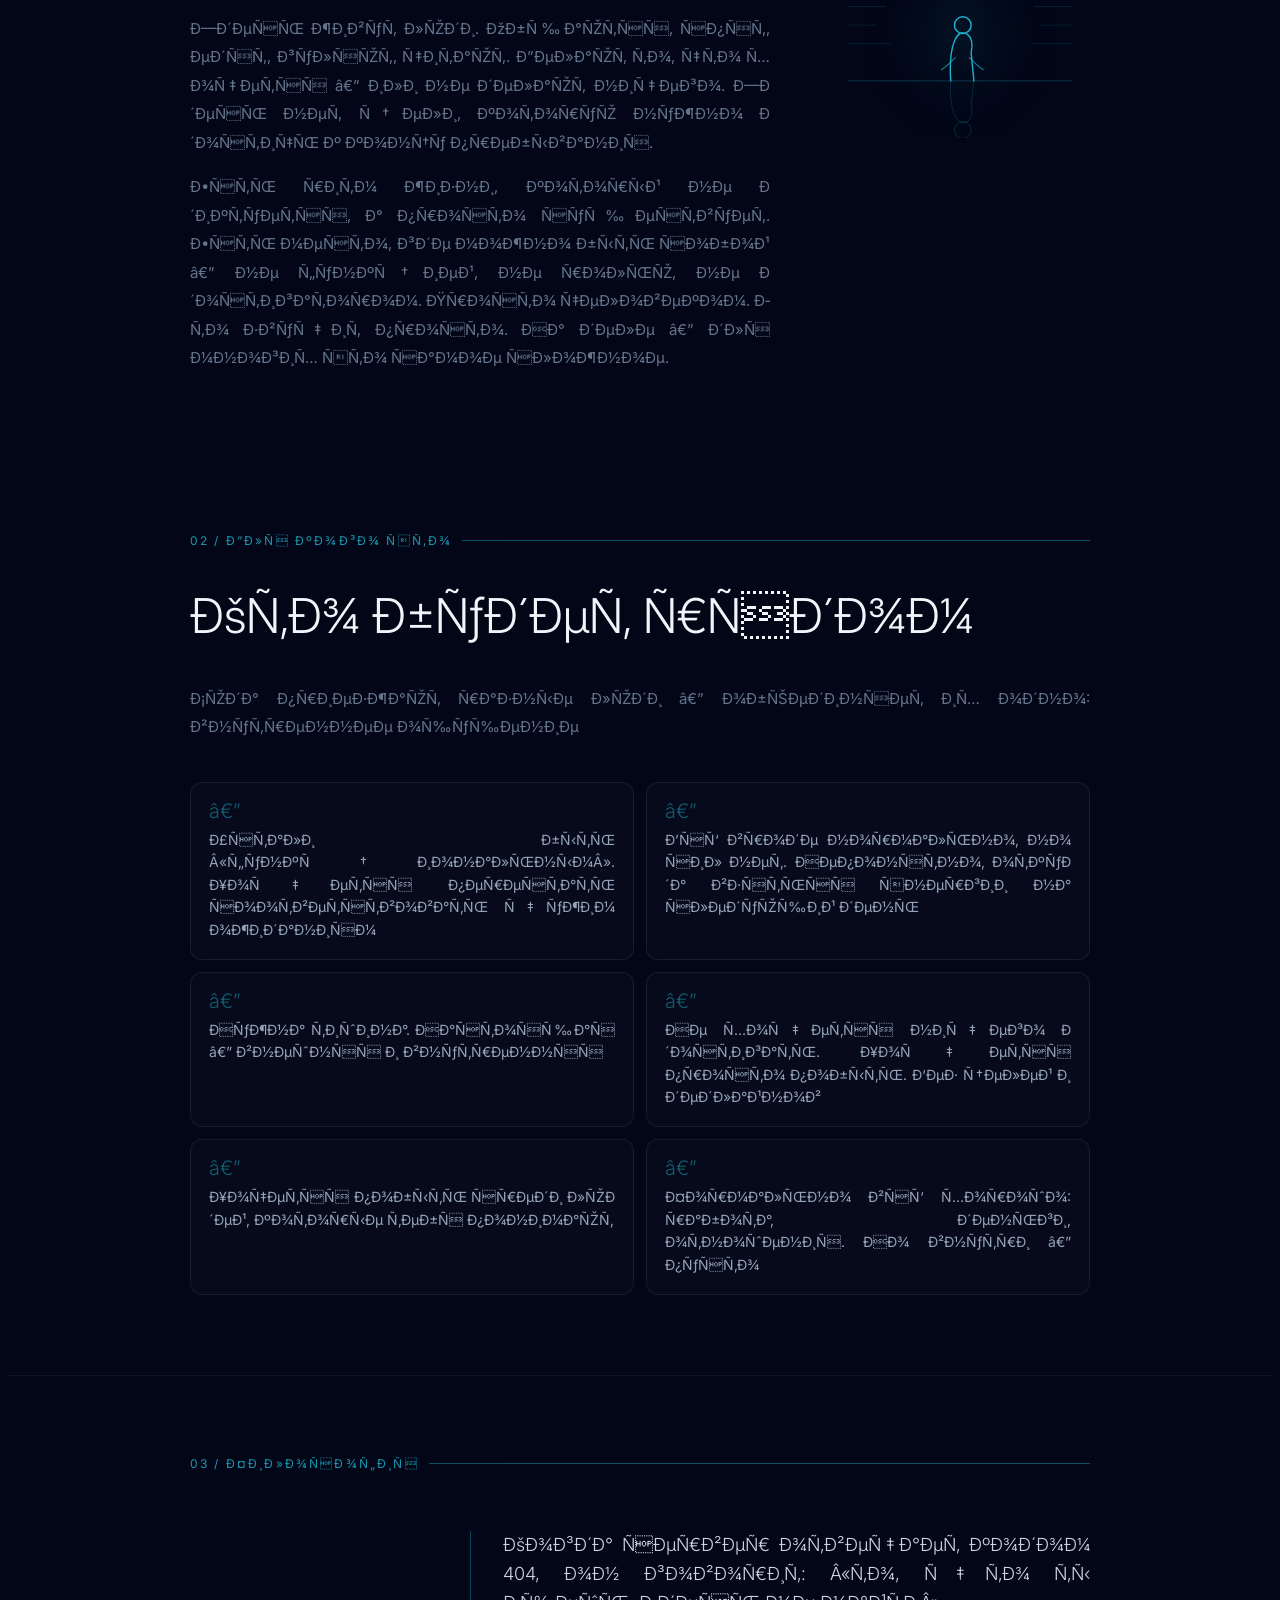
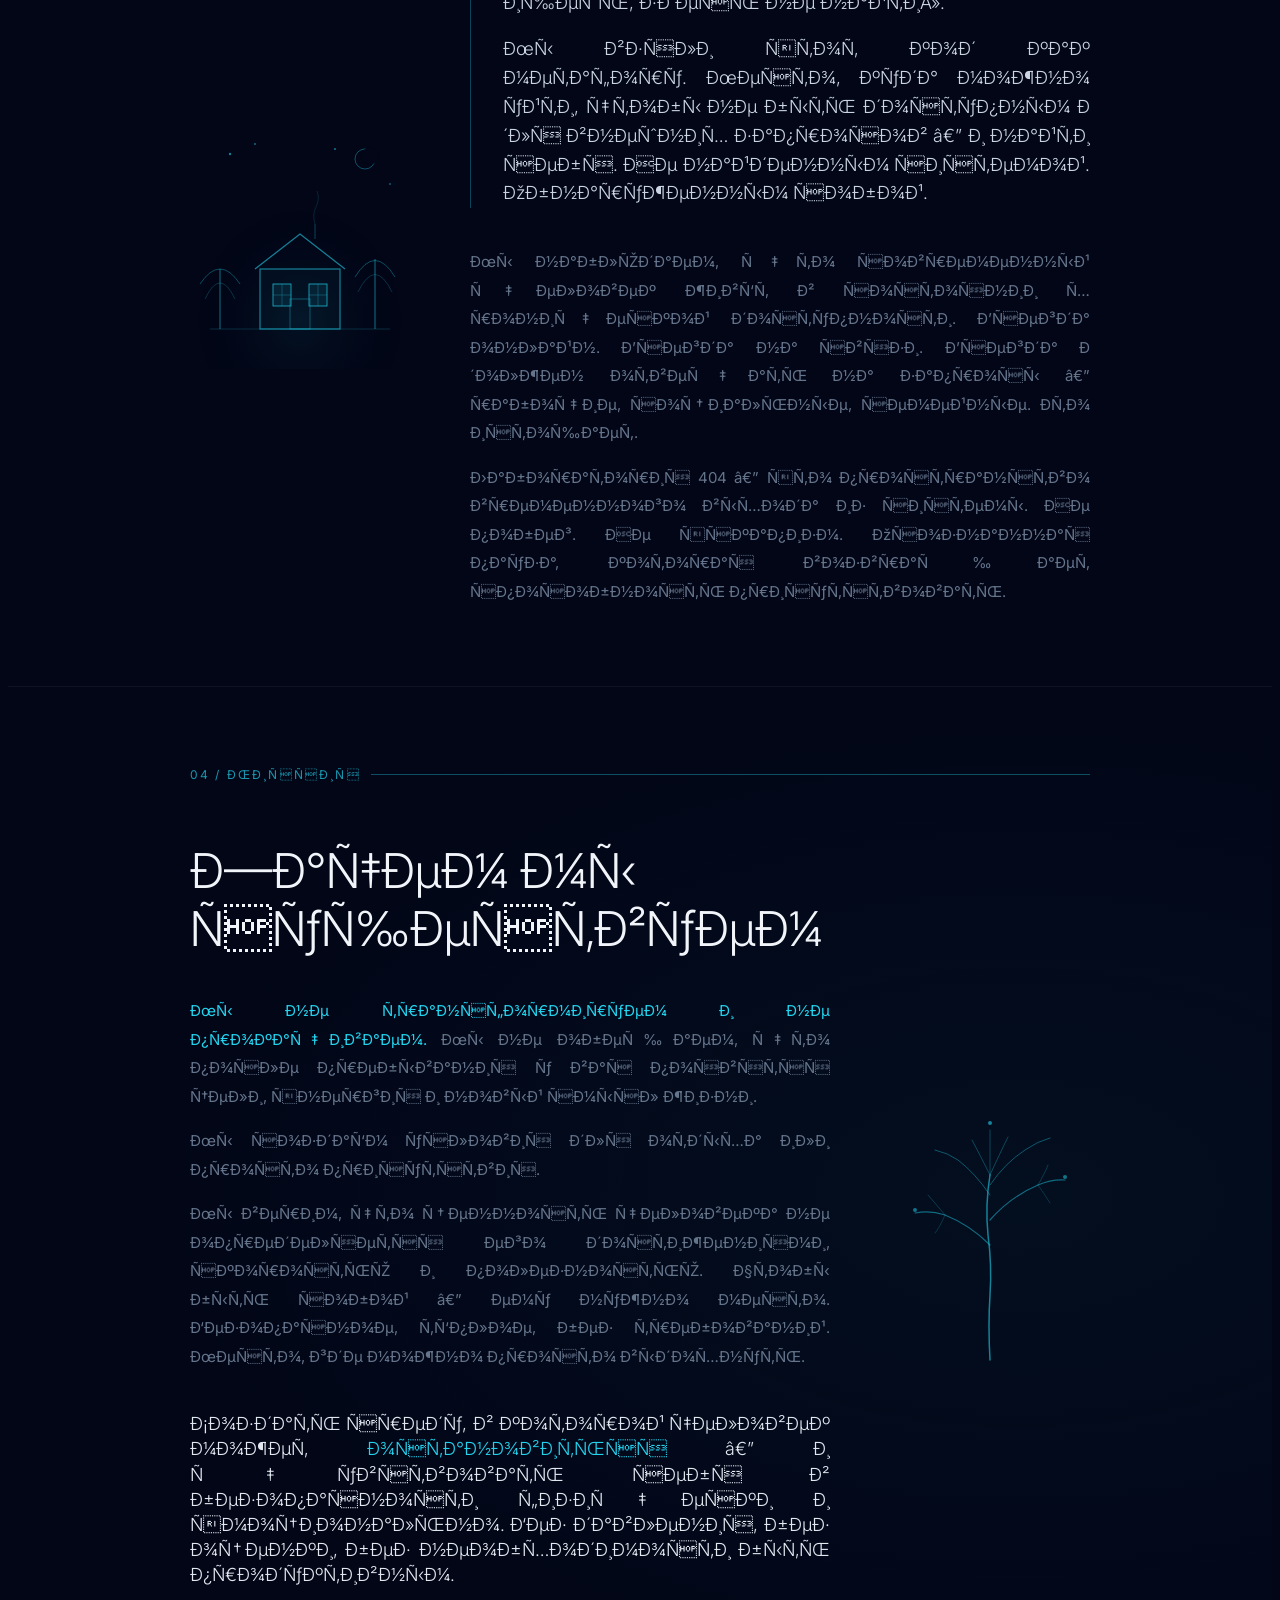
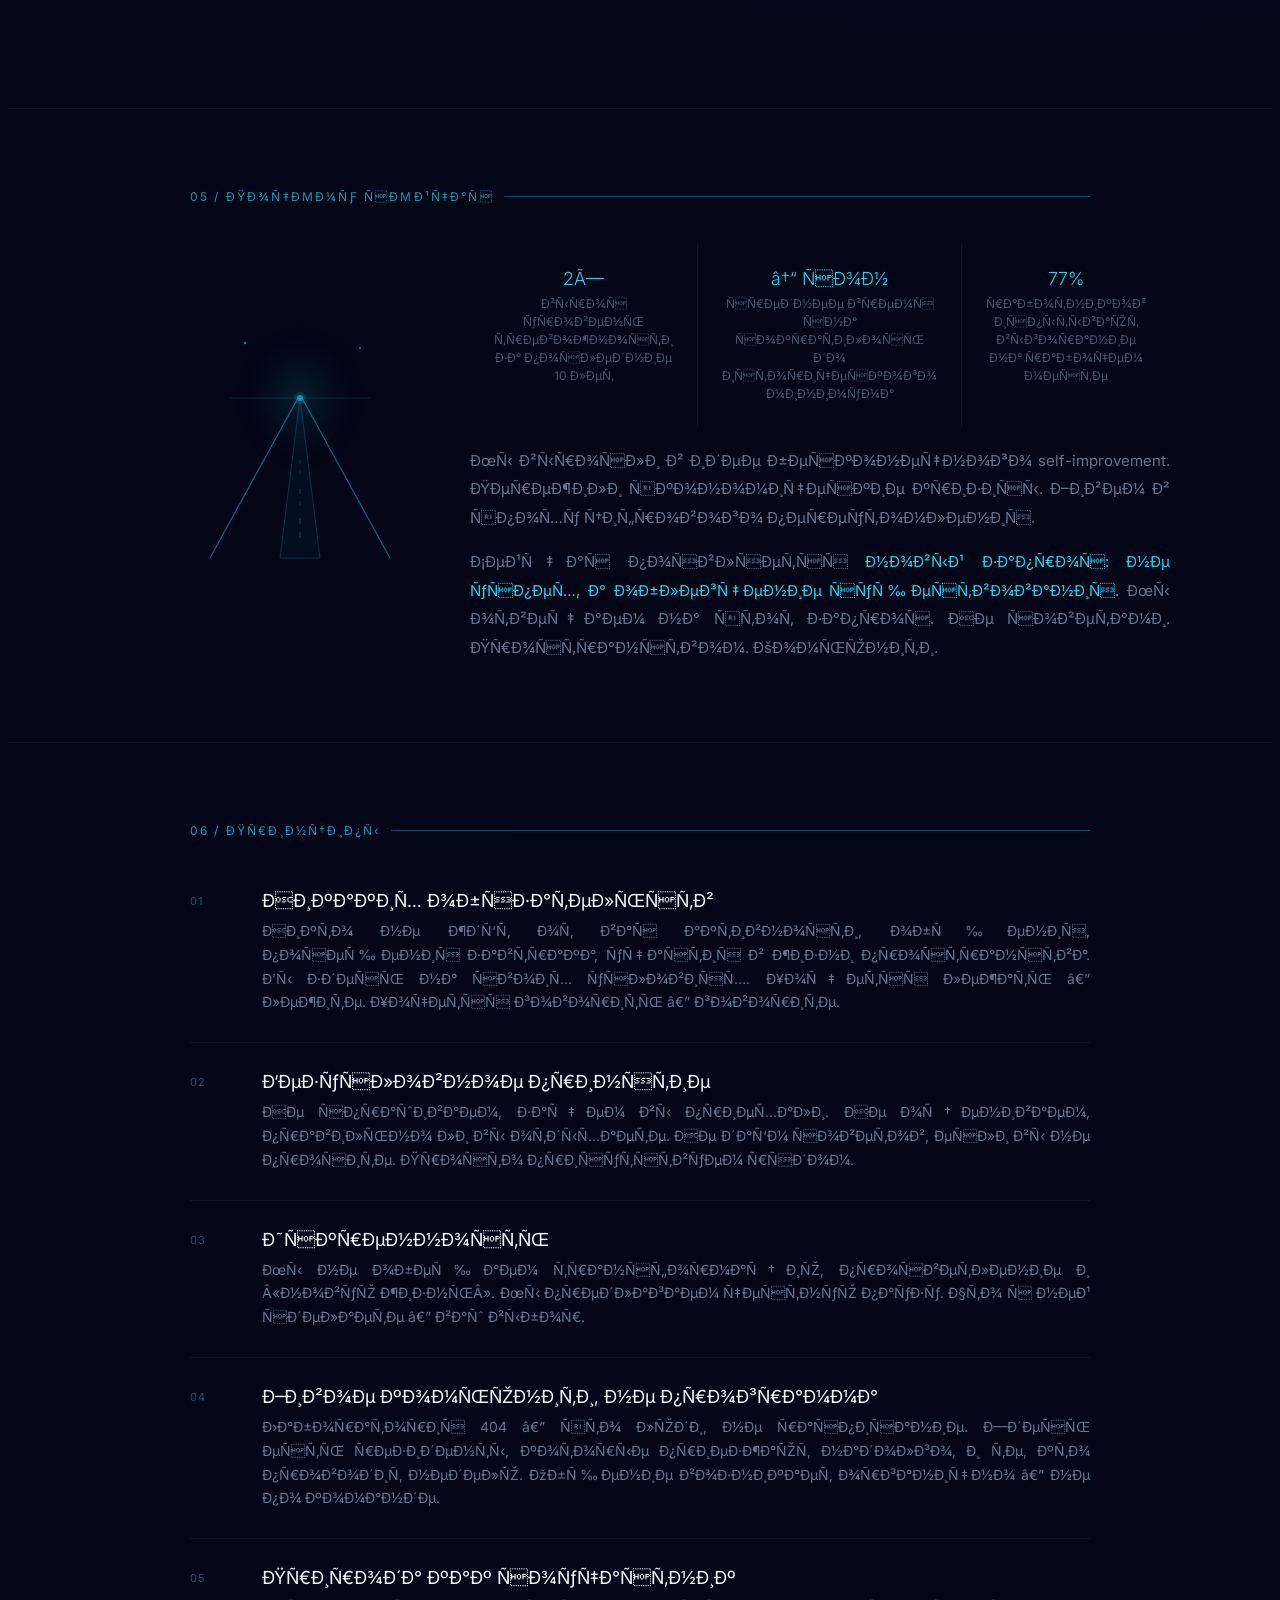
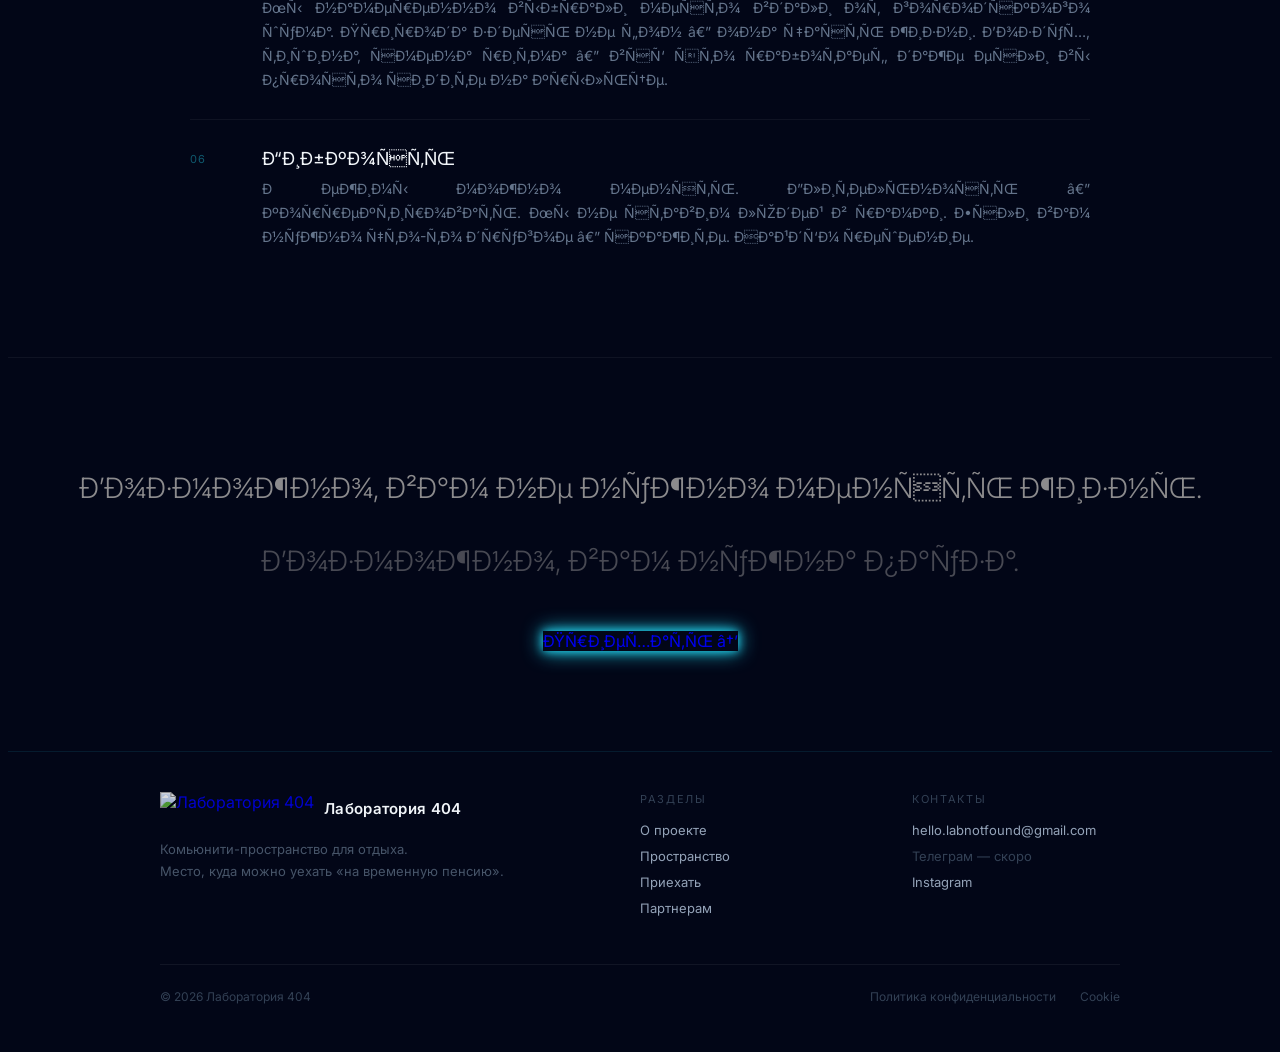
==== commit 7847daed: "Update index.html" ====
--- a/o-proekte/index.html
+++ b/o-proekte/index.html
@@ -1,6 +1,38 @@
 <!DOCTYPE html>
 <html lang="ru">
 <head>
+  <!-- Yandex.Metrika counter -->
+<script type="text/javascript">
+    (function(m,e,t,r,i,k,a){
+        m[i]=m[i]||function(){(m[i].a=m[i].a||[]).push(arguments)};
+        m[i].l=1*new Date();
+        for (var j = 0; j < document.scripts.length; j++) {if (document.scripts[j].src === r) { return; }}
+        k=e.createElement(t),a=e.getElementsByTagName(t)[0],k.async=1,k.src=r,a.parentNode.insertBefore(k,a)
+    })(window, document,'script','https://mc.yandex.ru/metrika/tag.js?id=109700660', 'ym');
+
+    ym(109700660, 'init', {ssr:true, webvisor:true, clickmap:true, ecommerce:"dataLayer", referrer: document.referrer, url: location.href, accurateTrackBounce:true, trackLinks:true});
+</script>
+<noscript><div><img src="https://mc.yandex.ru/watch/109700660" style="position:absolute; left:-9999px;" alt="" /></div></noscript>
+<!-- /Yandex.Metrika counter -->
+
+ <!-- Meta Pixel Code -->
+<script>
+!function(f,b,e,v,n,t,s)
+{if(f.fbq)return;n=f.fbq=function(){n.callMethod?
+n.callMethod.apply(n,arguments):n.queue.push(arguments)};
+if(!f._fbq)f._fbq=n;n.push=n;n.loaded=!0;n.version='2.0';
+n.queue=[];t=b.createElement(e);t.async=!0;
+t.src=v;s=b.getElementsByTagName(e)[0];
+s.parentNode.insertBefore(t,s)}(window, document,'script',
+'https://connect.facebook.net/en_US/fbevents.js');
+fbq('init', '1542488367626641');
+fbq('track', 'PageView');
+</script>
+<noscript><img height="1" width="1" style="display:none"
+src="https://www.facebook.com/tr?id=1542488367626641&ev=PageView&noscript=1"
+/></noscript>
+<!-- End Meta Pixel Code -->
+  
   <meta charset="UTF-8">
   <meta name="viewport" content="width=device-width, initial-scale=1.0">
   <link rel="preconnect" href="https://fonts.googleapis.com">
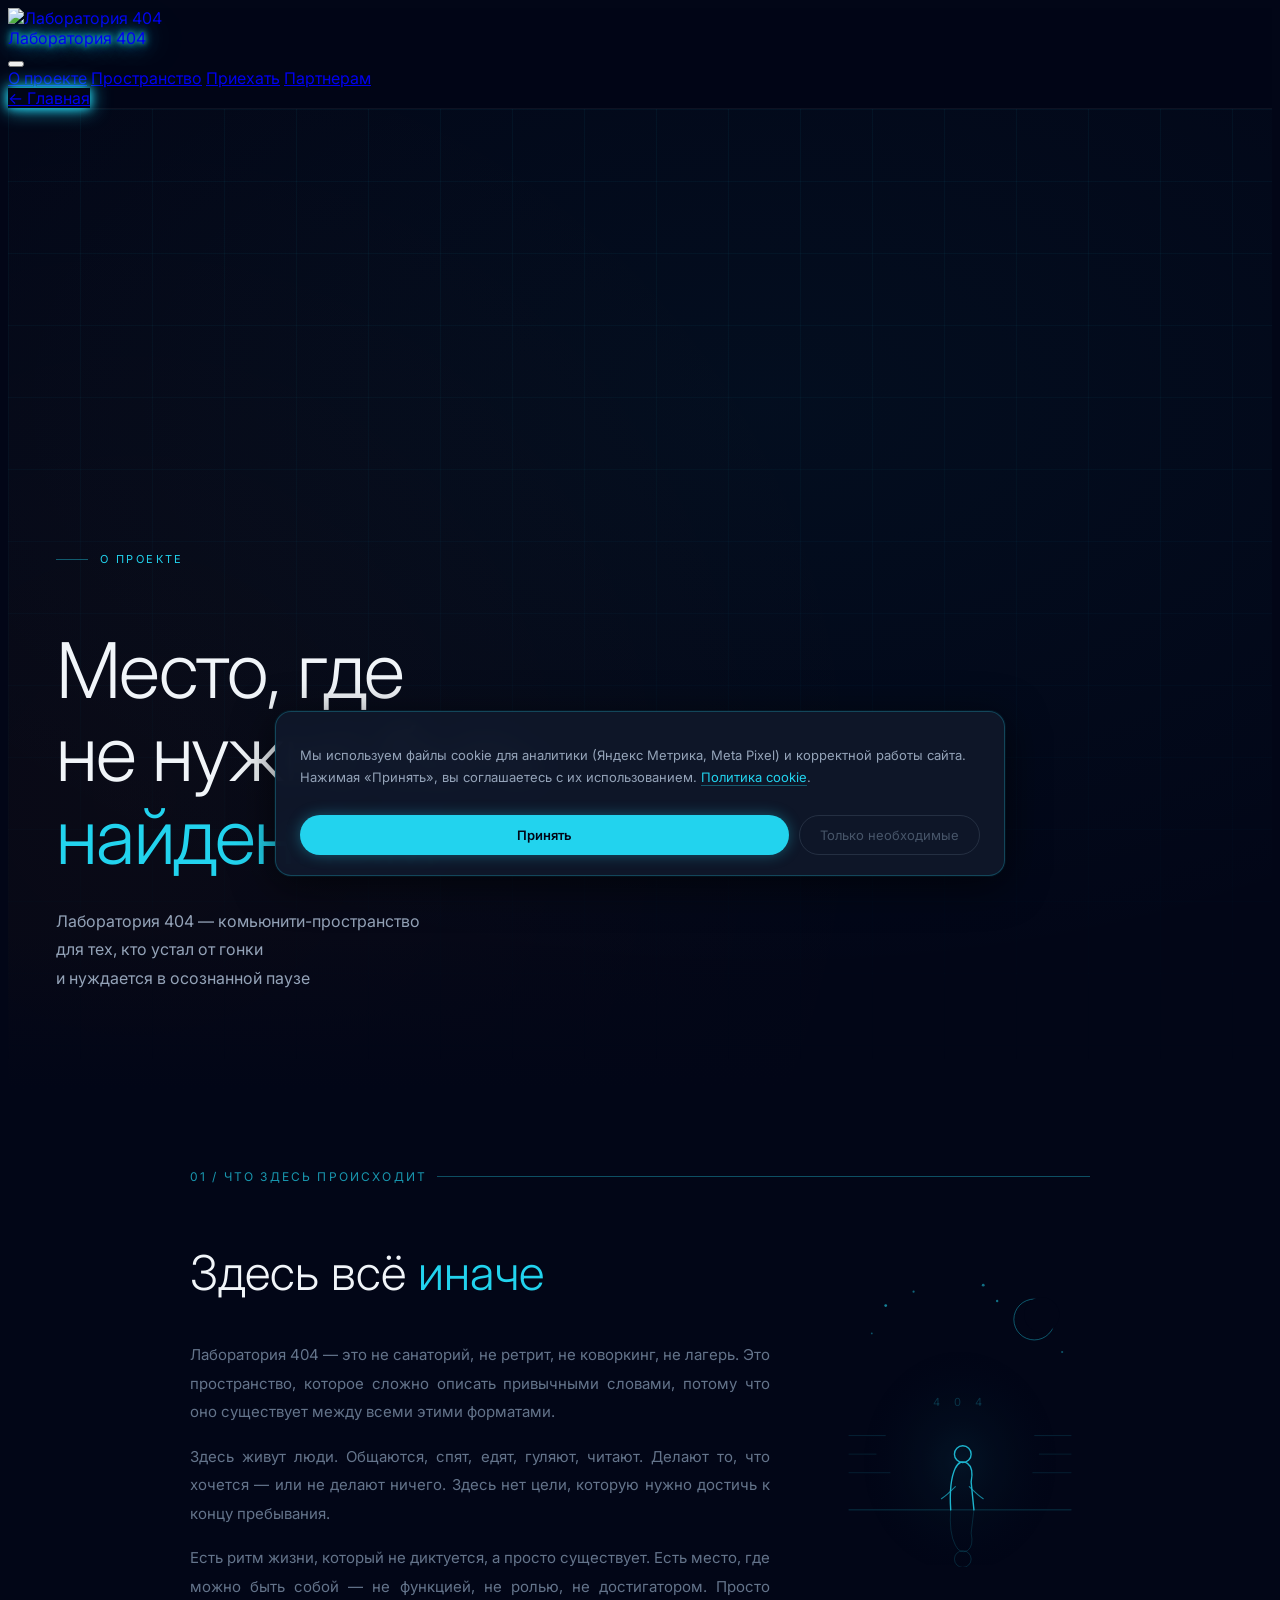
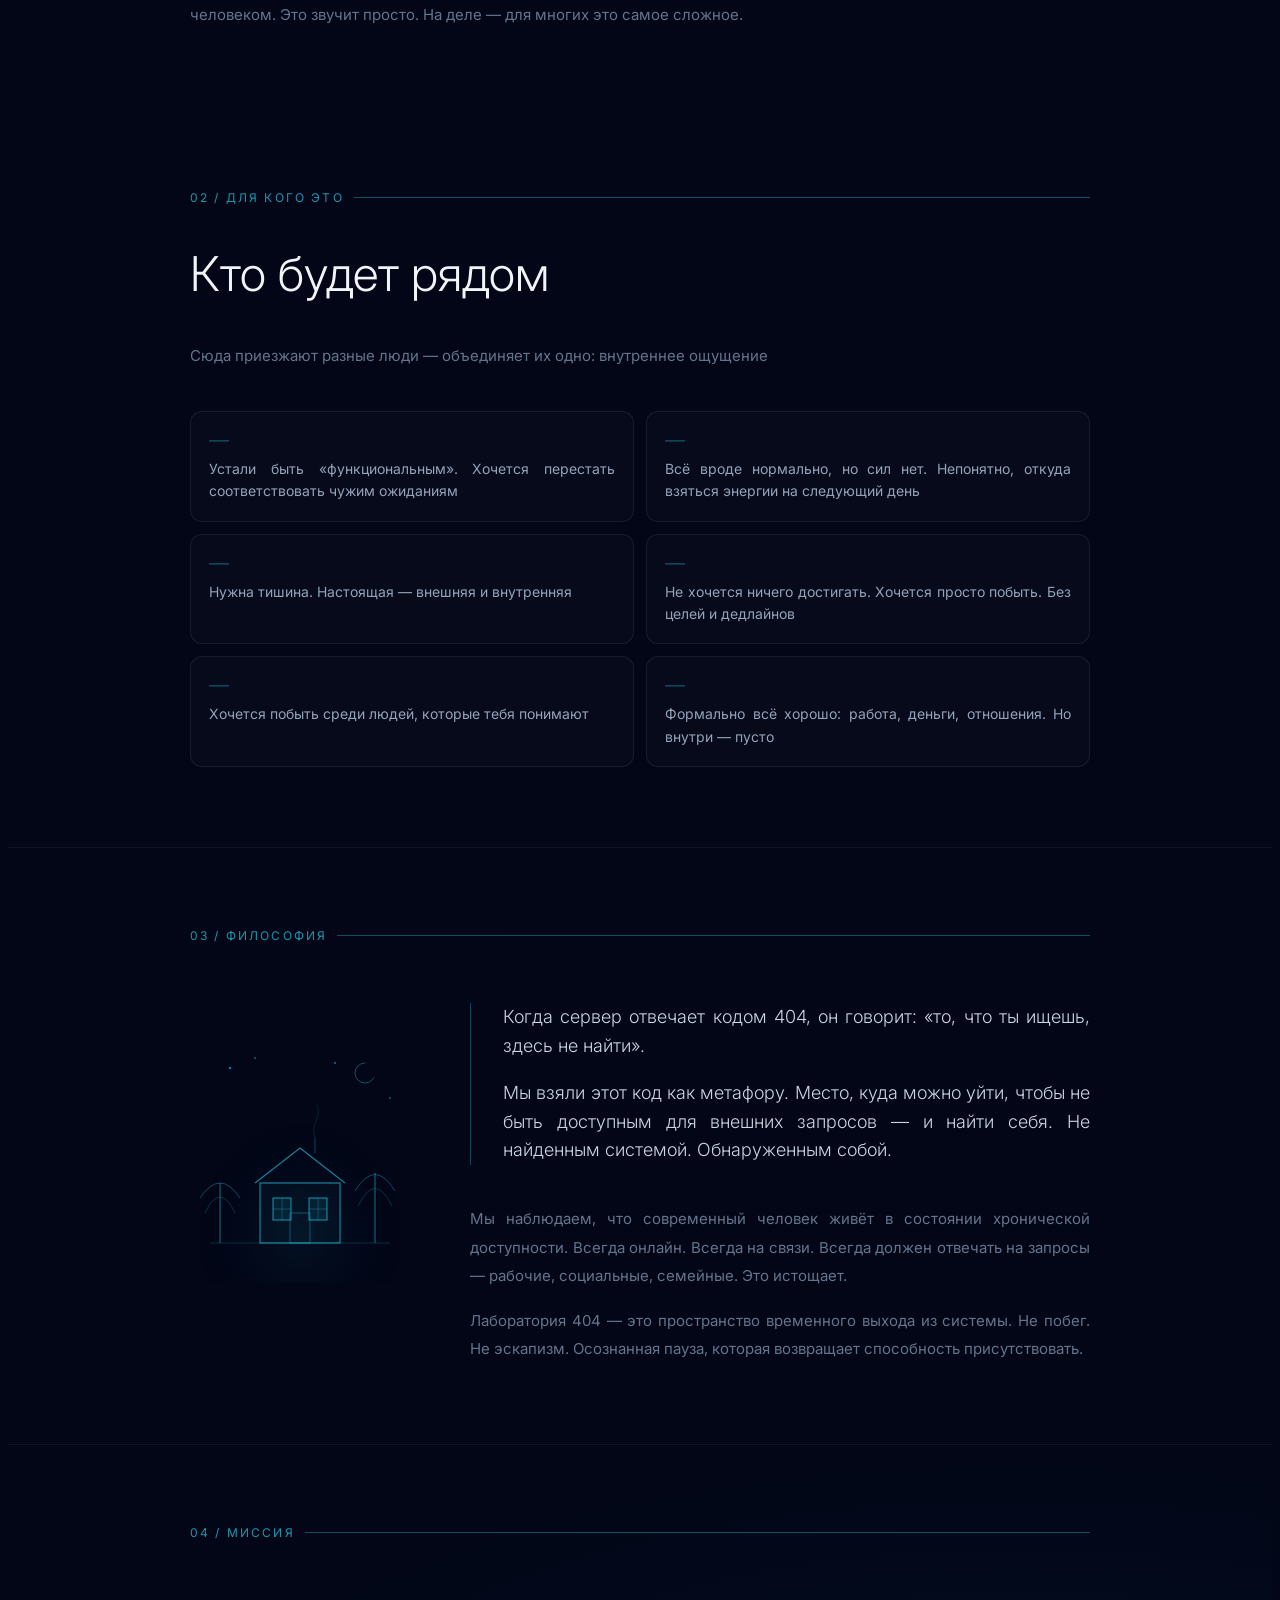
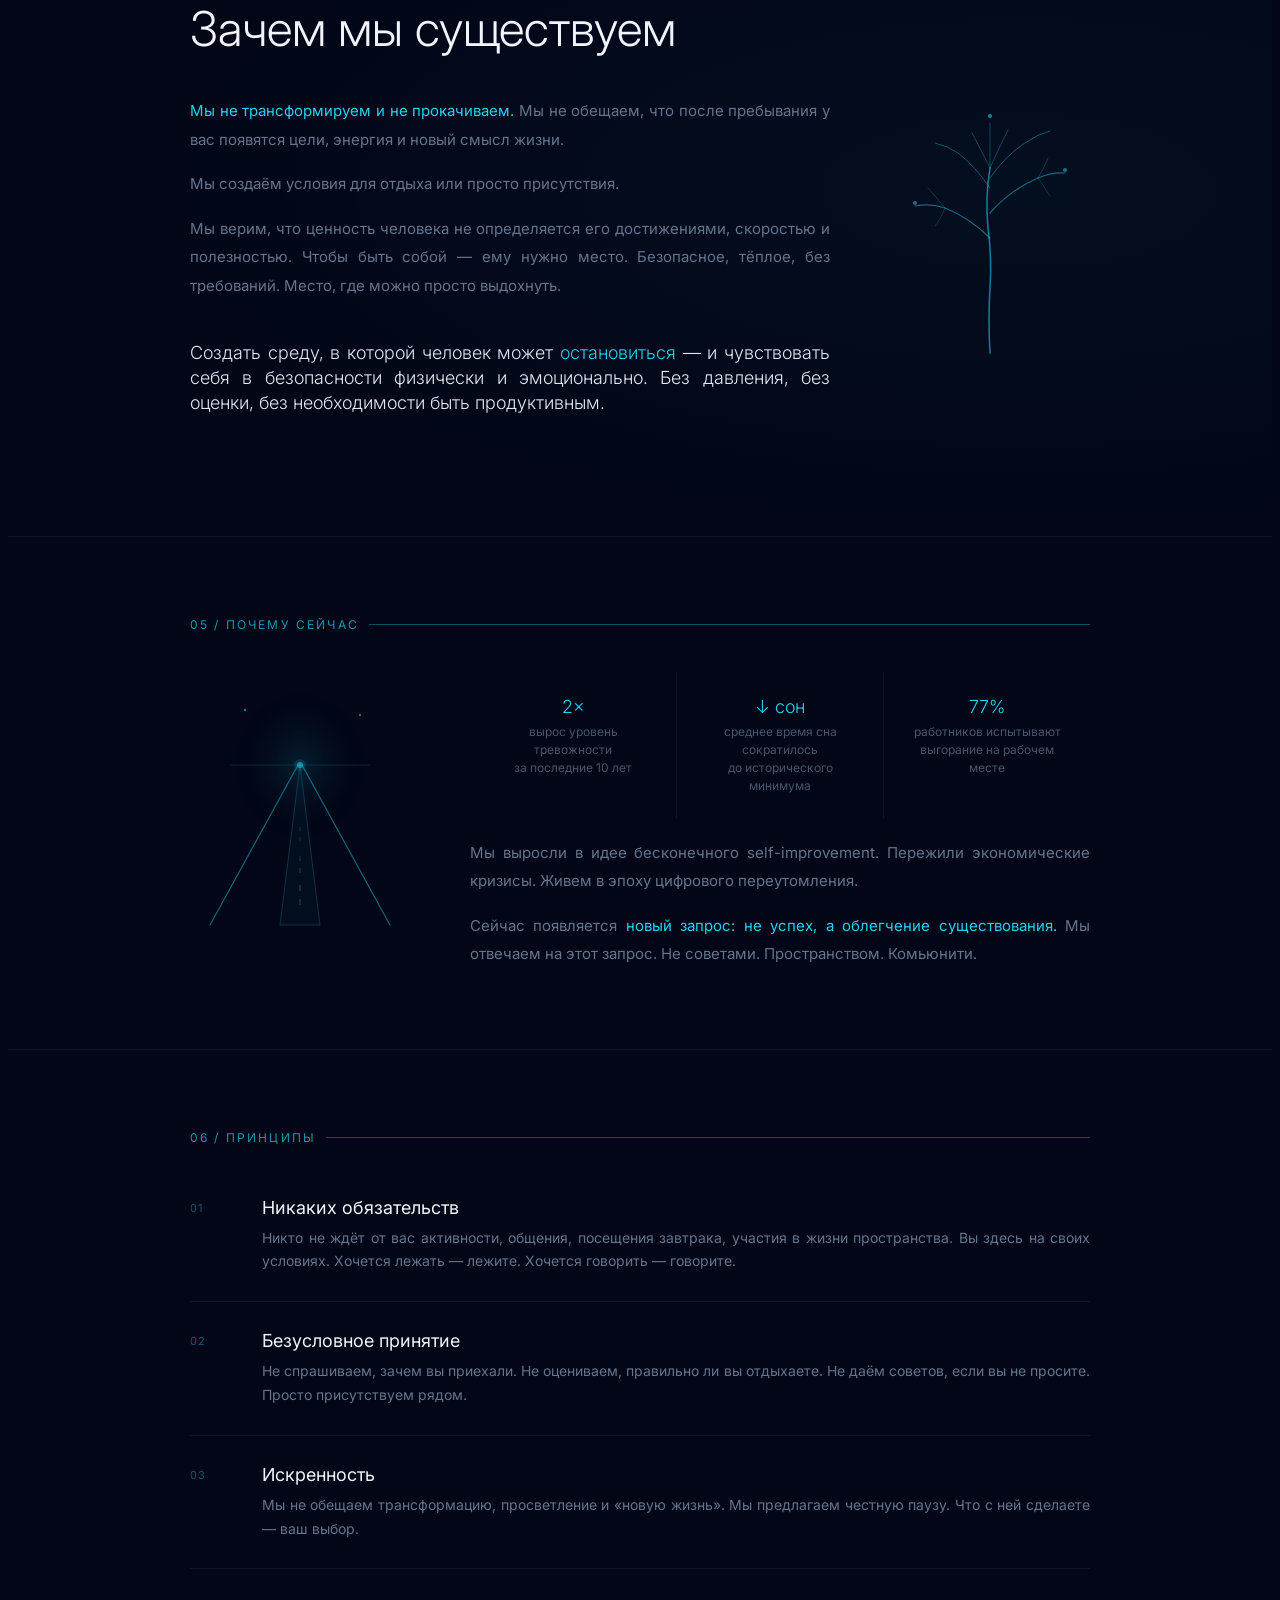
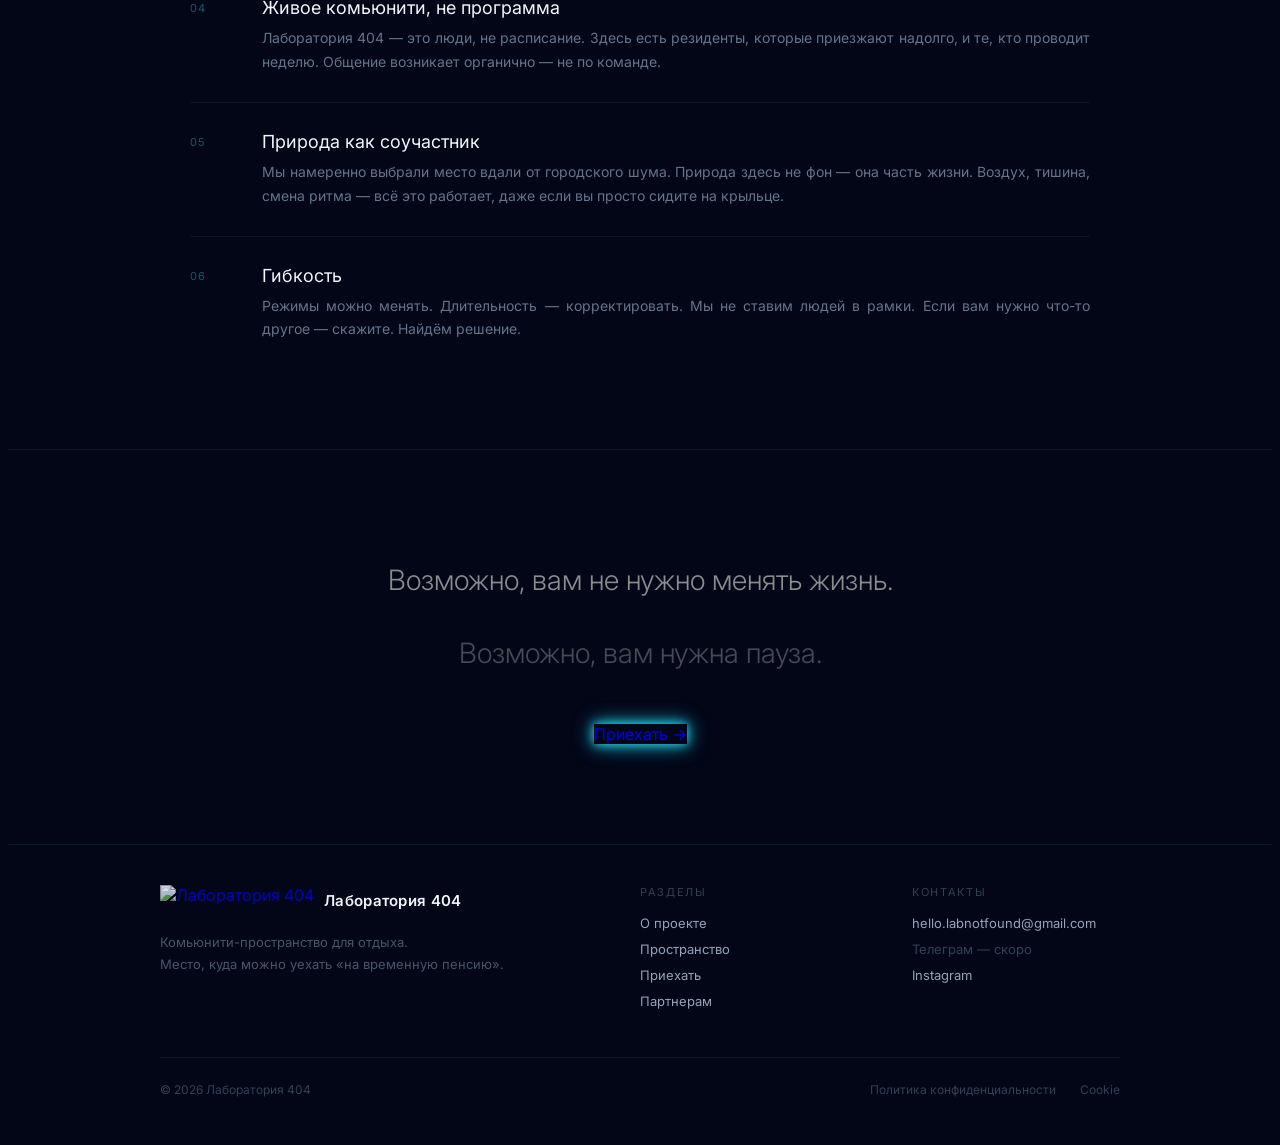
==== commit adfc074f: "Update index.html" ====
--- a/o-proekte/index.html
+++ b/o-proekte/index.html
@@ -1,38 +1,7 @@
 <!DOCTYPE html>
 <html lang="ru">
 <head>
-  <!-- Yandex.Metrika counter -->
-<script type="text/javascript">
-    (function(m,e,t,r,i,k,a){
-        m[i]=m[i]||function(){(m[i].a=m[i].a||[]).push(arguments)};
-        m[i].l=1*new Date();
-        for (var j = 0; j < document.scripts.length; j++) {if (document.scripts[j].src === r) { return; }}
-        k=e.createElement(t),a=e.getElementsByTagName(t)[0],k.async=1,k.src=r,a.parentNode.insertBefore(k,a)
-    })(window, document,'script','https://mc.yandex.ru/metrika/tag.js?id=109700660', 'ym');
-
-    ym(109700660, 'init', {ssr:true, webvisor:true, clickmap:true, ecommerce:"dataLayer", referrer: document.referrer, url: location.href, accurateTrackBounce:true, trackLinks:true});
-</script>
-<noscript><div><img src="https://mc.yandex.ru/watch/109700660" style="position:absolute; left:-9999px;" alt="" /></div></noscript>
-<!-- /Yandex.Metrika counter -->
-
- <!-- Meta Pixel Code -->
-<script>
-!function(f,b,e,v,n,t,s)
-{if(f.fbq)return;n=f.fbq=function(){n.callMethod?
-n.callMethod.apply(n,arguments):n.queue.push(arguments)};
-if(!f._fbq)f._fbq=n;n.push=n;n.loaded=!0;n.version='2.0';
-n.queue=[];t=b.createElement(e);t.async=!0;
-t.src=v;s=b.getElementsByTagName(e)[0];
-s.parentNode.insertBefore(t,s)}(window, document,'script',
-'https://connect.facebook.net/en_US/fbevents.js');
-fbq('init', '1542488367626641');
-fbq('track', 'PageView');
-</script>
-<noscript><img height="1" width="1" style="display:none"
-src="https://www.facebook.com/tr?id=1542488367626641&ev=PageView&noscript=1"
-/></noscript>
-<!-- End Meta Pixel Code -->
-  
+   
   <meta charset="UTF-8">
   <meta name="viewport" content="width=device-width, initial-scale=1.0">
   <link rel="preconnect" href="https://fonts.googleapis.com">
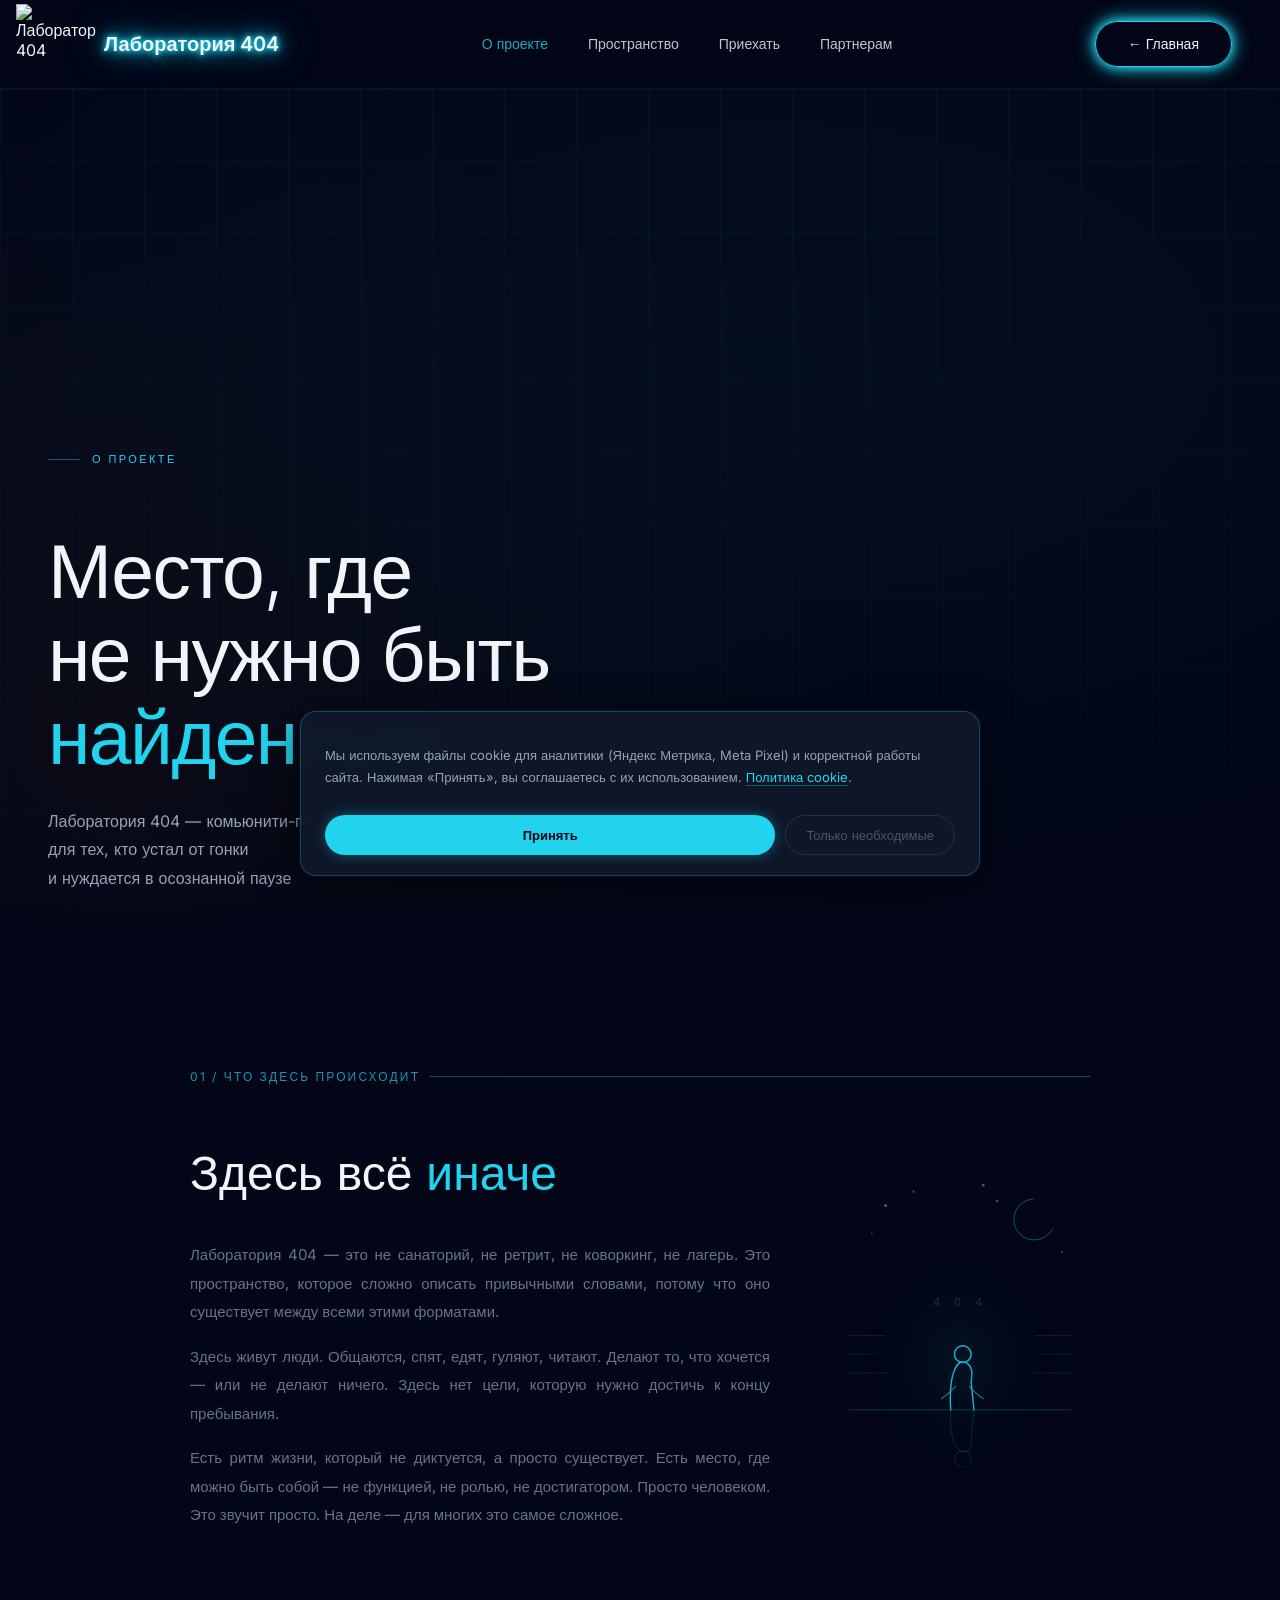
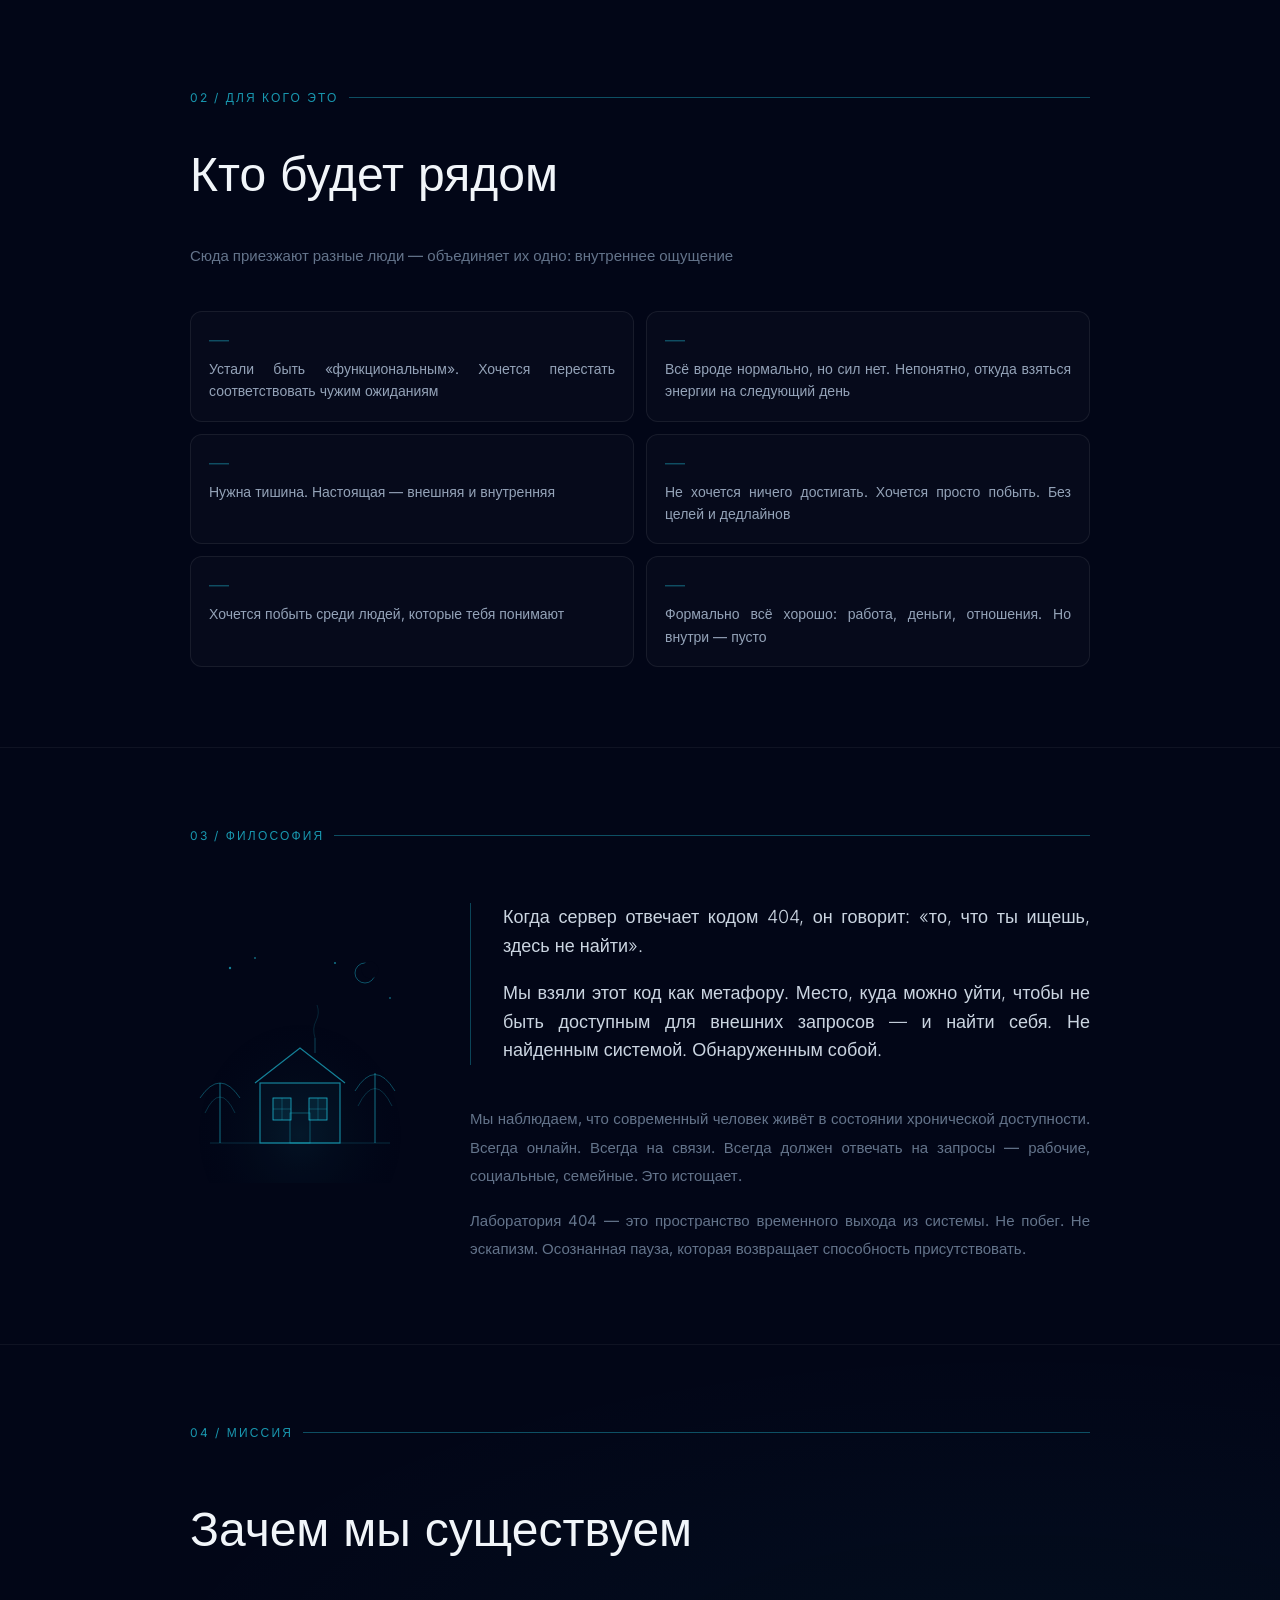
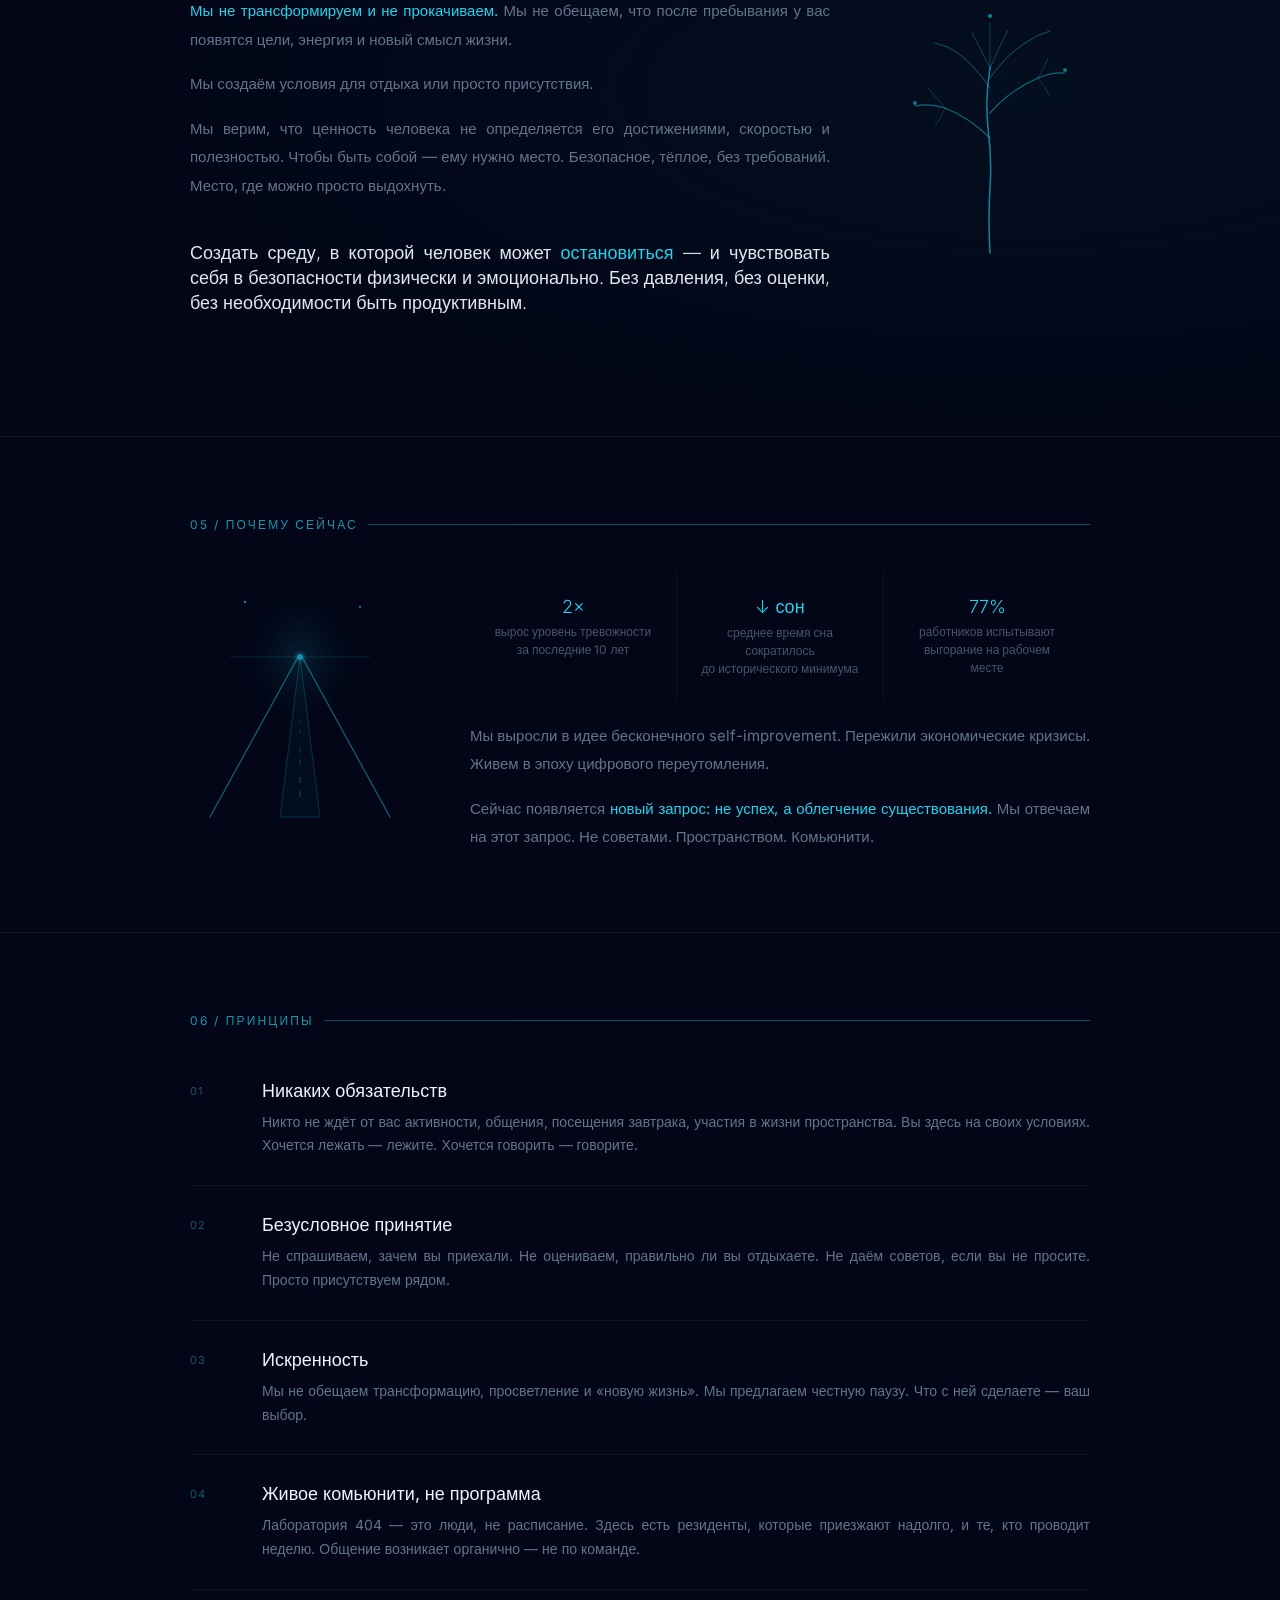
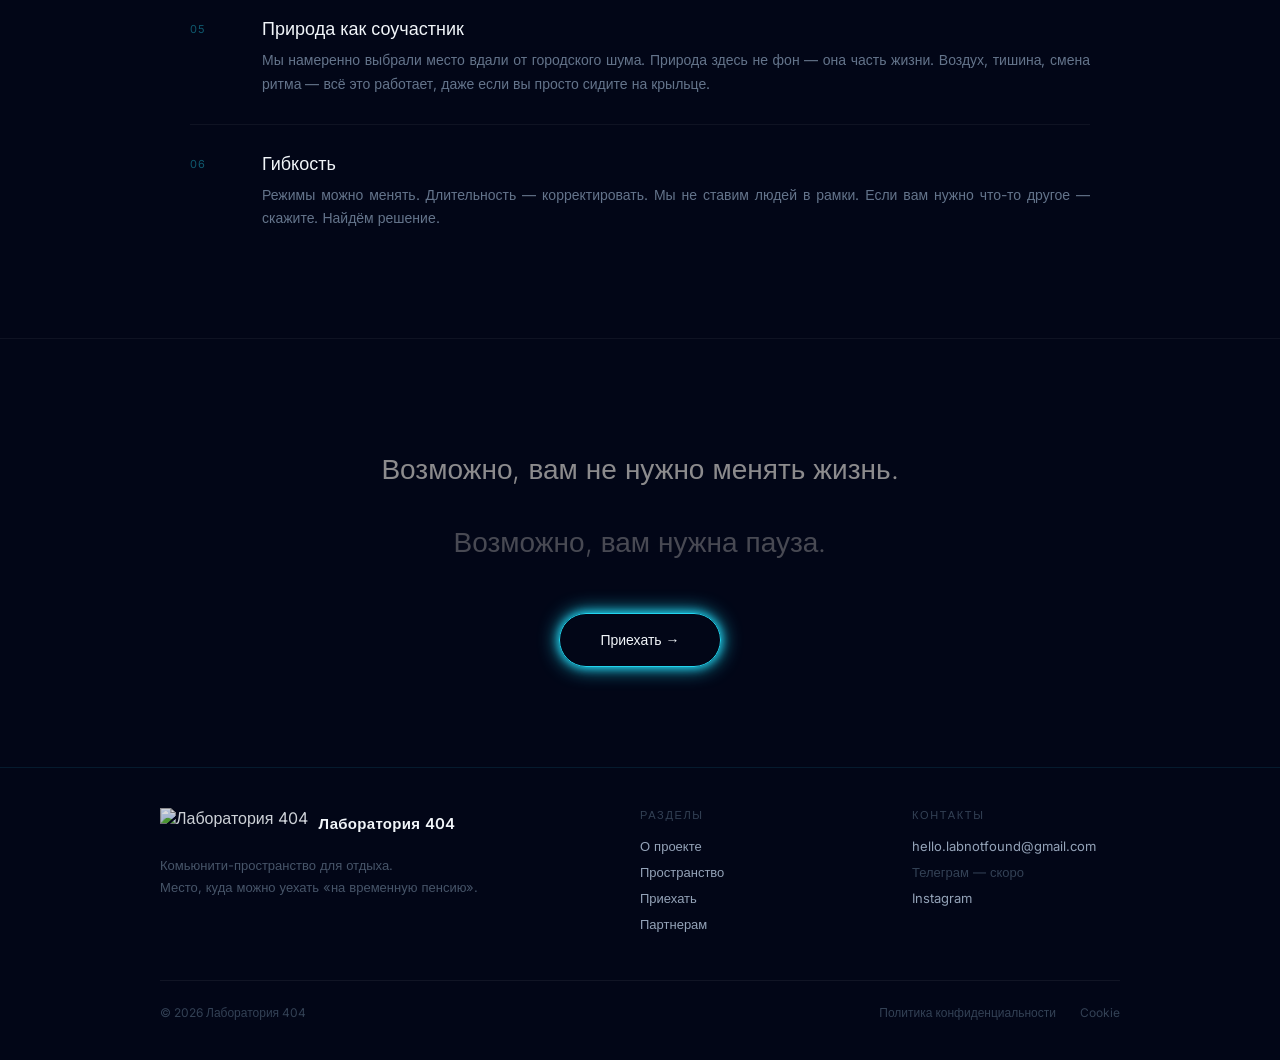
==== commit 5da1bfa9: "Update index.html" ====
--- a/o-proekte/index.html
+++ b/o-proekte/index.html
@@ -1,11 +1,12 @@
 <!DOCTYPE html>
 <html lang="ru">
 <head>
-   
+
   <meta charset="UTF-8">
   <meta name="viewport" content="width=device-width, initial-scale=1.0">
-  <link rel="preconnect" href="https://fonts.googleapis.com">
-  <link rel="preconnect" href="https://fonts.gstatic.com" crossorigin>
+  <link rel="preload" as="font" href="/fonts/inter-300.woff2" type="font/woff2" crossorigin>
+  <link rel="preload" as="font" href="/fonts/inter-400.woff2" type="font/woff2" crossorigin>
+  <link rel="preload" as="font" href="/fonts/inter-600.woff2" type="font/woff2" crossorigin>
   <title>О проекте — Лаборатория 404</title>
   <meta name="description" content="О проекте Лаборатория 404 — что это за место, как устроено, для кого оно создано, какие принципы лежат в его основе и зачем это нужно.">
   <link rel="canonical" href="https://labnotfound.ru/o-proekte/">
@@ -22,9 +23,33 @@
   <meta name="twitter:image" content="https://labnotfound.ru/ohero.jpg">
   <link rel="icon" type="image/png" href="/logo.png">
   <link rel="apple-touch-icon" href="/logo.png">
-  <link href="https://fonts.googleapis.com/css2?family=Inter:wght@300;400;600&display=swap" rel="stylesheet">
-  <script src="https://cdn.tailwindcss.com"></script>
   <style>
+  @font-face { font-family:'Inter'; src:url('/fonts/inter-300.woff2') format('woff2'); font-weight:300; font-style:normal; font-display:swap; }
+  @font-face { font-family:'Inter'; src:url('/fonts/inter-400.woff2') format('woff2'); font-weight:400; font-style:normal; font-display:swap; }
+  @font-face { font-family:'Inter'; src:url('/fonts/inter-600.woff2') format('woff2'); font-weight:600; font-style:normal; font-display:swap; }
+  *, *::before, *::after { box-sizing: border-box; }
+  html { overflow-x: hidden; }
+  body { margin: 0; padding: 0; overflow-x: hidden; }
+  a { color: inherit; text-decoration: none; }
+  button { background: transparent; border: none; color: inherit; font-family: inherit; cursor: pointer; padding: 0; }
+  img { max-width: 100%; display: block; }
+  .flex { display: flex; } .flex-col { flex-direction: column; } .items-center { align-items: center; }
+  .justify-between { justify-content: space-between; } .gap-2 { gap: 0.5rem; } .gap-1\.5 { gap: 0.375rem; }
+  .px-4 { padding-left:1rem; padding-right:1rem; } .py-1 { padding-top:.25rem; padding-bottom:.25rem; }
+  .px-8 { padding-left:2rem; padding-right:2rem; } .px-10 { padding-left:2.5rem; padding-right:2.5rem; }
+  .py-3 { padding-top:.75rem; padding-bottom:.75rem; } .py-4 { padding-top:1rem; padding-bottom:1rem; }
+  .mr-8 { margin-right:2rem; } .mr-2 { margin-right:.5rem; } .z-50 { z-index:50; }
+  .w-20 { width:5rem; } .h-20 { height:5rem; } .w-6 { width:1.5rem; } .h-0\.5 { height:2px; }
+  .object-contain { object-fit:contain; } .block { display:block; } .text-sm { font-size:.875rem; line-height:1.25rem; }
+  .text-xl { font-size:1.25rem; line-height:1.75rem; } .font-semibold { font-weight:600; }
+  .opacity-80 { opacity:.8; } .rounded-full { border-radius:9999px; } .border { border-width:1px; border-style:solid; }
+  .border-cyan-400 { border-color:#22d3ee; } .text-cyan-400 { color:#22d3ee; }
+  .transition { transition: all .15s ease; } .transition-all { transition: all .15s ease; } .transition-opacity { transition: opacity .15s ease; }
+  .hover\:opacity-100:hover { opacity:1; } .hover\:bg-cyan-400:hover { background-color:#22d3ee; } .hover\:text-black:hover { color:#000; }
+  .space-x-10 > * + * { margin-left:2.5rem; }
+  @media (min-width:768px) {
+    .md\:hidden { display:none; } .md\:flex { display:flex; } .md\:block { display:block; }
+  }
     body { font-family: 'Inter', sans-serif; background: #020617; color: #f1f5f9; }
     .glow-text { text-shadow: 0 0 5px #22d3ee, 0 0 10px #22d3ee, 0 0 20px #22d3ee, 0 0 40px #06b6d4; }
     .glow-btn  { box-shadow: 0 0 10px #22d3ee, 0 0 20px #22d3ee; }
@@ -158,7 +183,7 @@
         <img src="/logo.png" alt="Лаборатория 404" class="w-20 h-20 object-contain">
         <div class="text-xl font-semibold glow-text">Лаборатория 404</div>
       </a>
-      <button id="burger" class="md:hidden flex flex-col gap-1.5 z-50 mr-2">
+      <button id="burger" aria-label="Открыть меню" class="md:hidden flex flex-col gap-1.5 z-50 mr-2">
         <span class="block w-6 h-0.5 bg-white transition-all"></span>
         <span class="block w-6 h-0.5 bg-white transition-all"></span>
         <span class="block w-6 h-0.5 bg-white transition-all"></span>
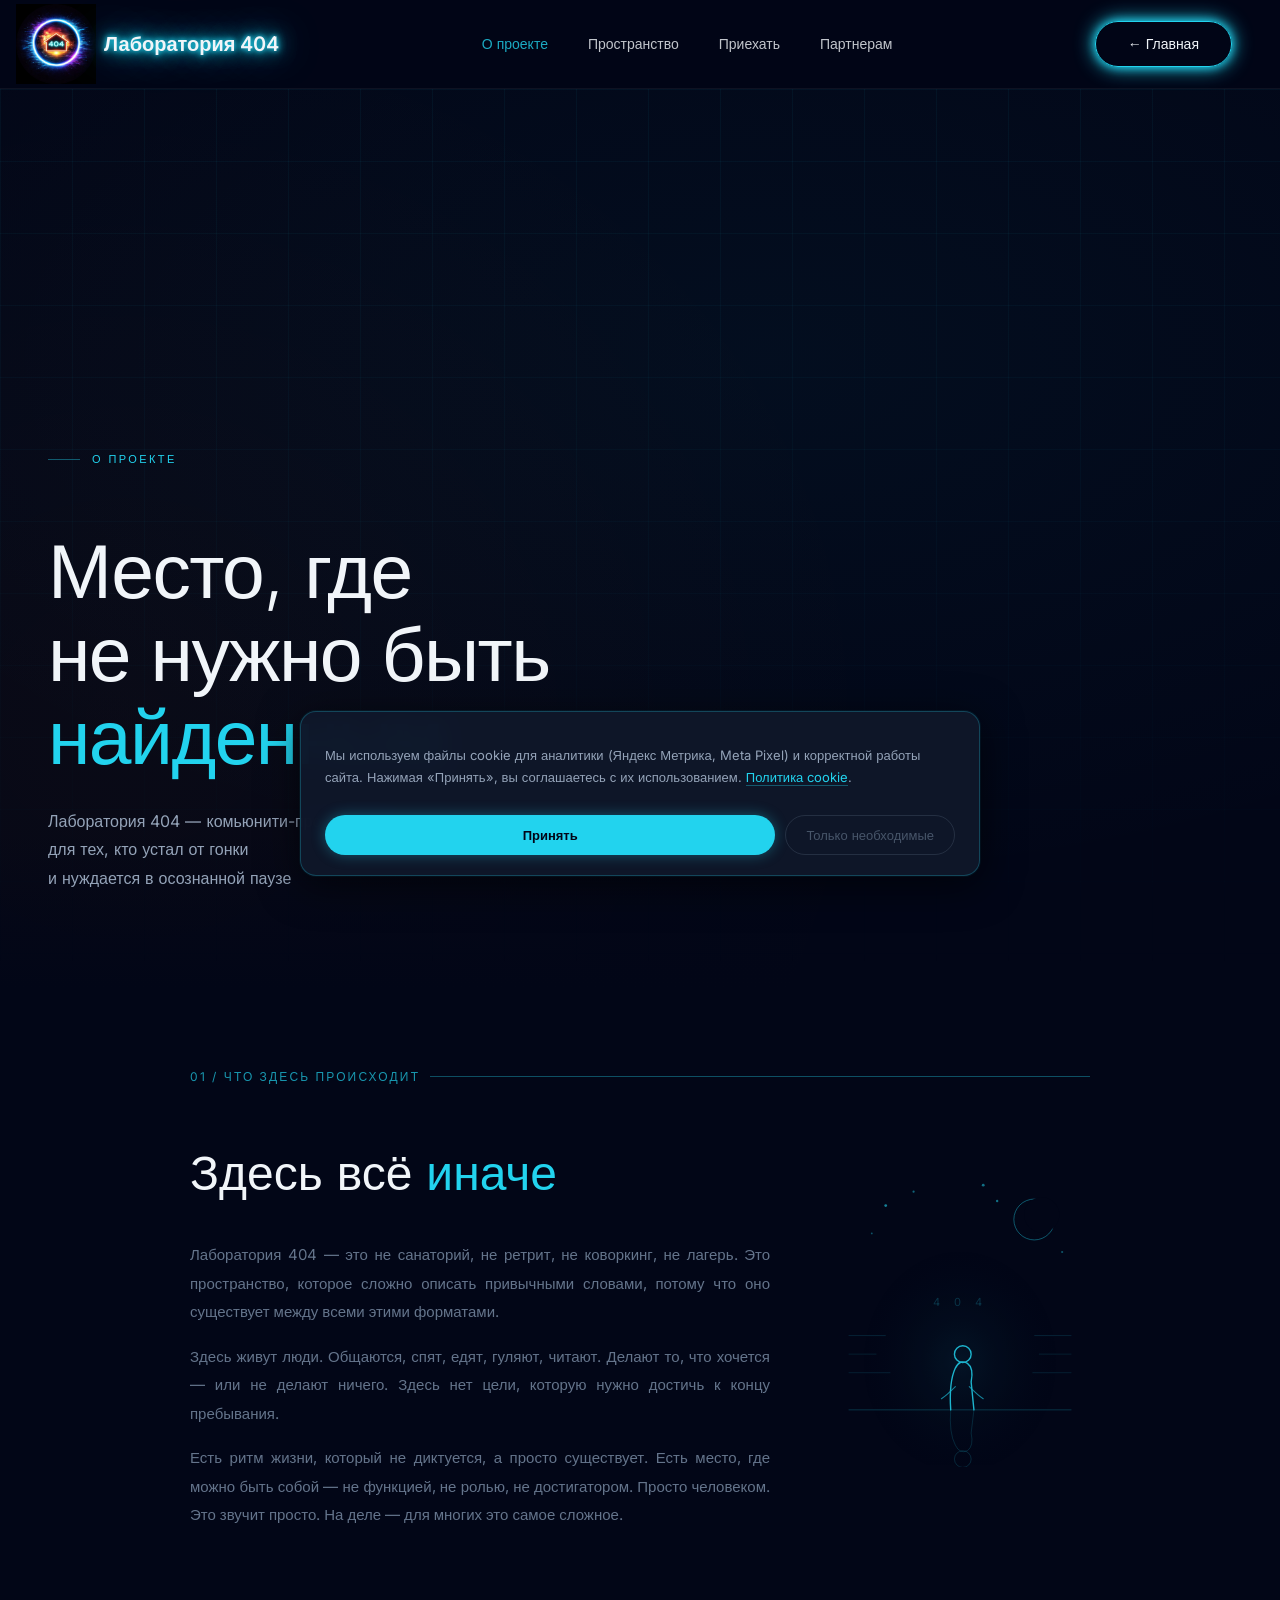
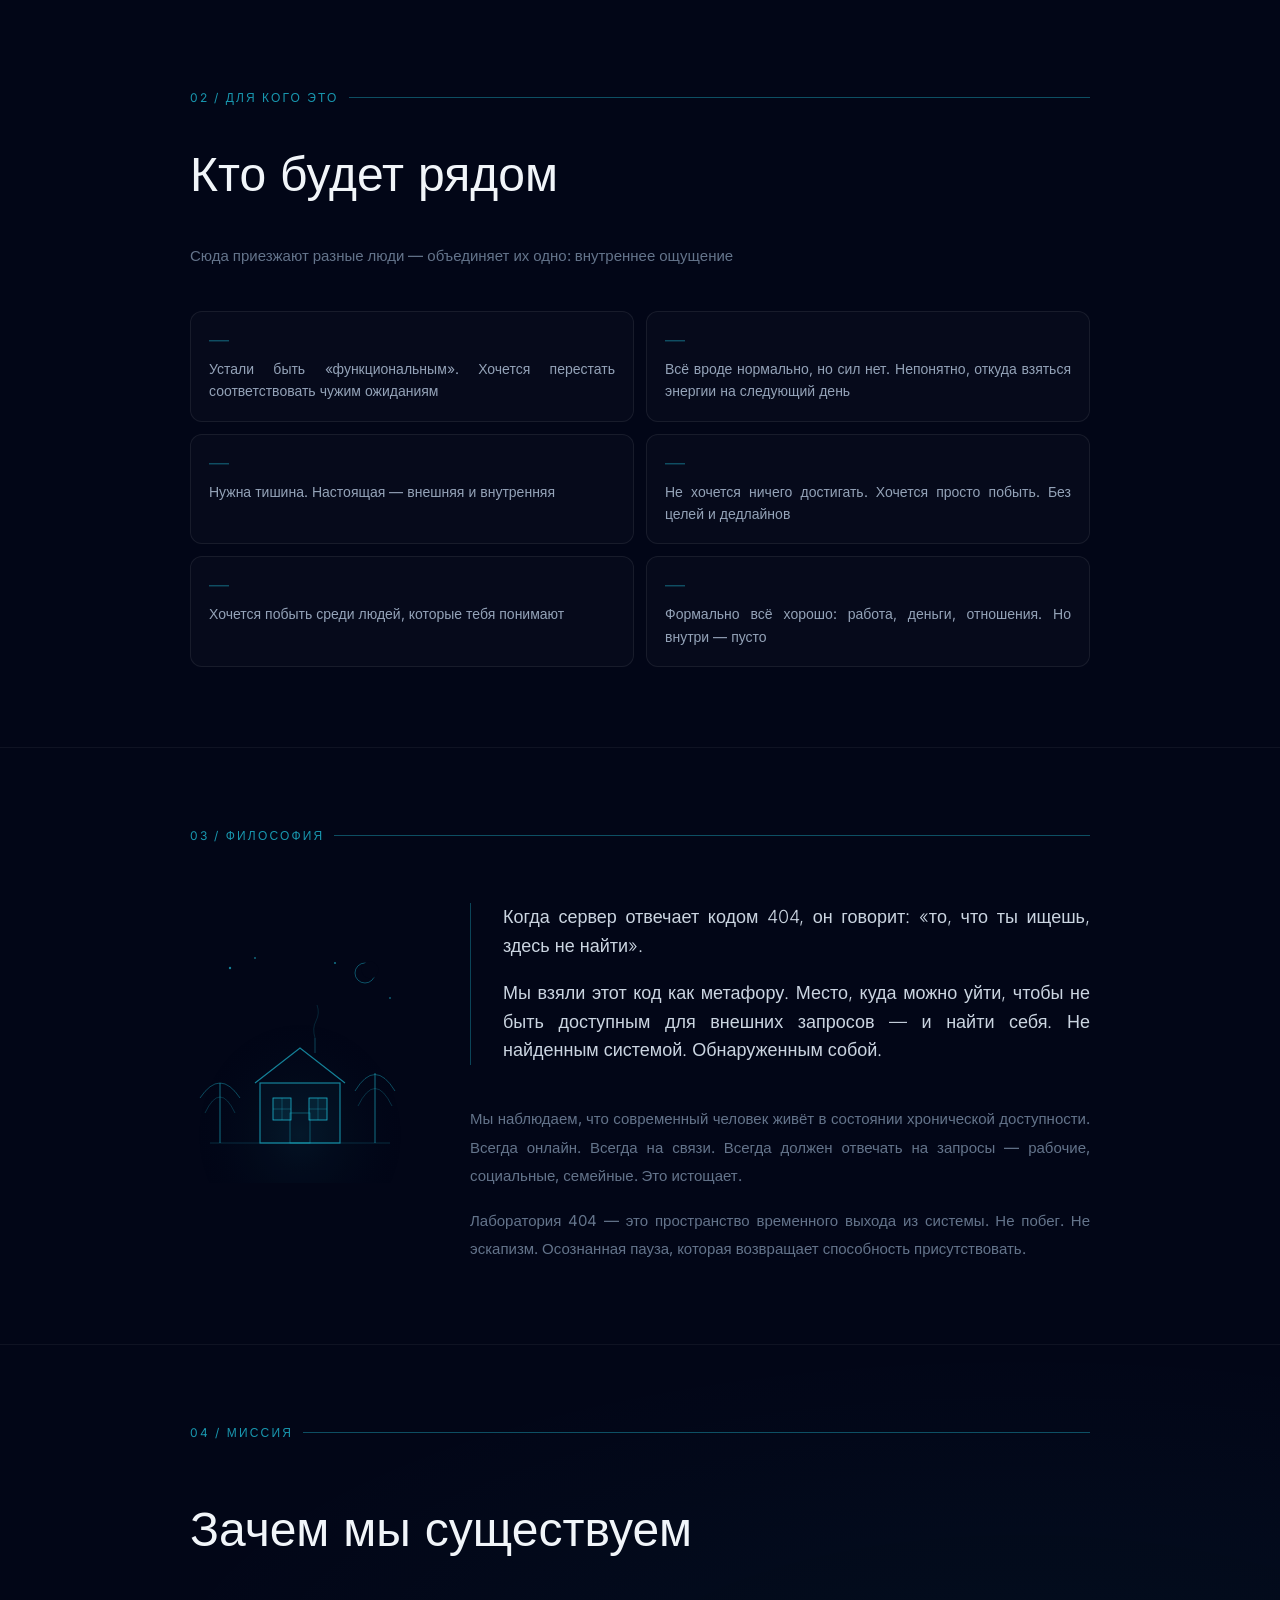
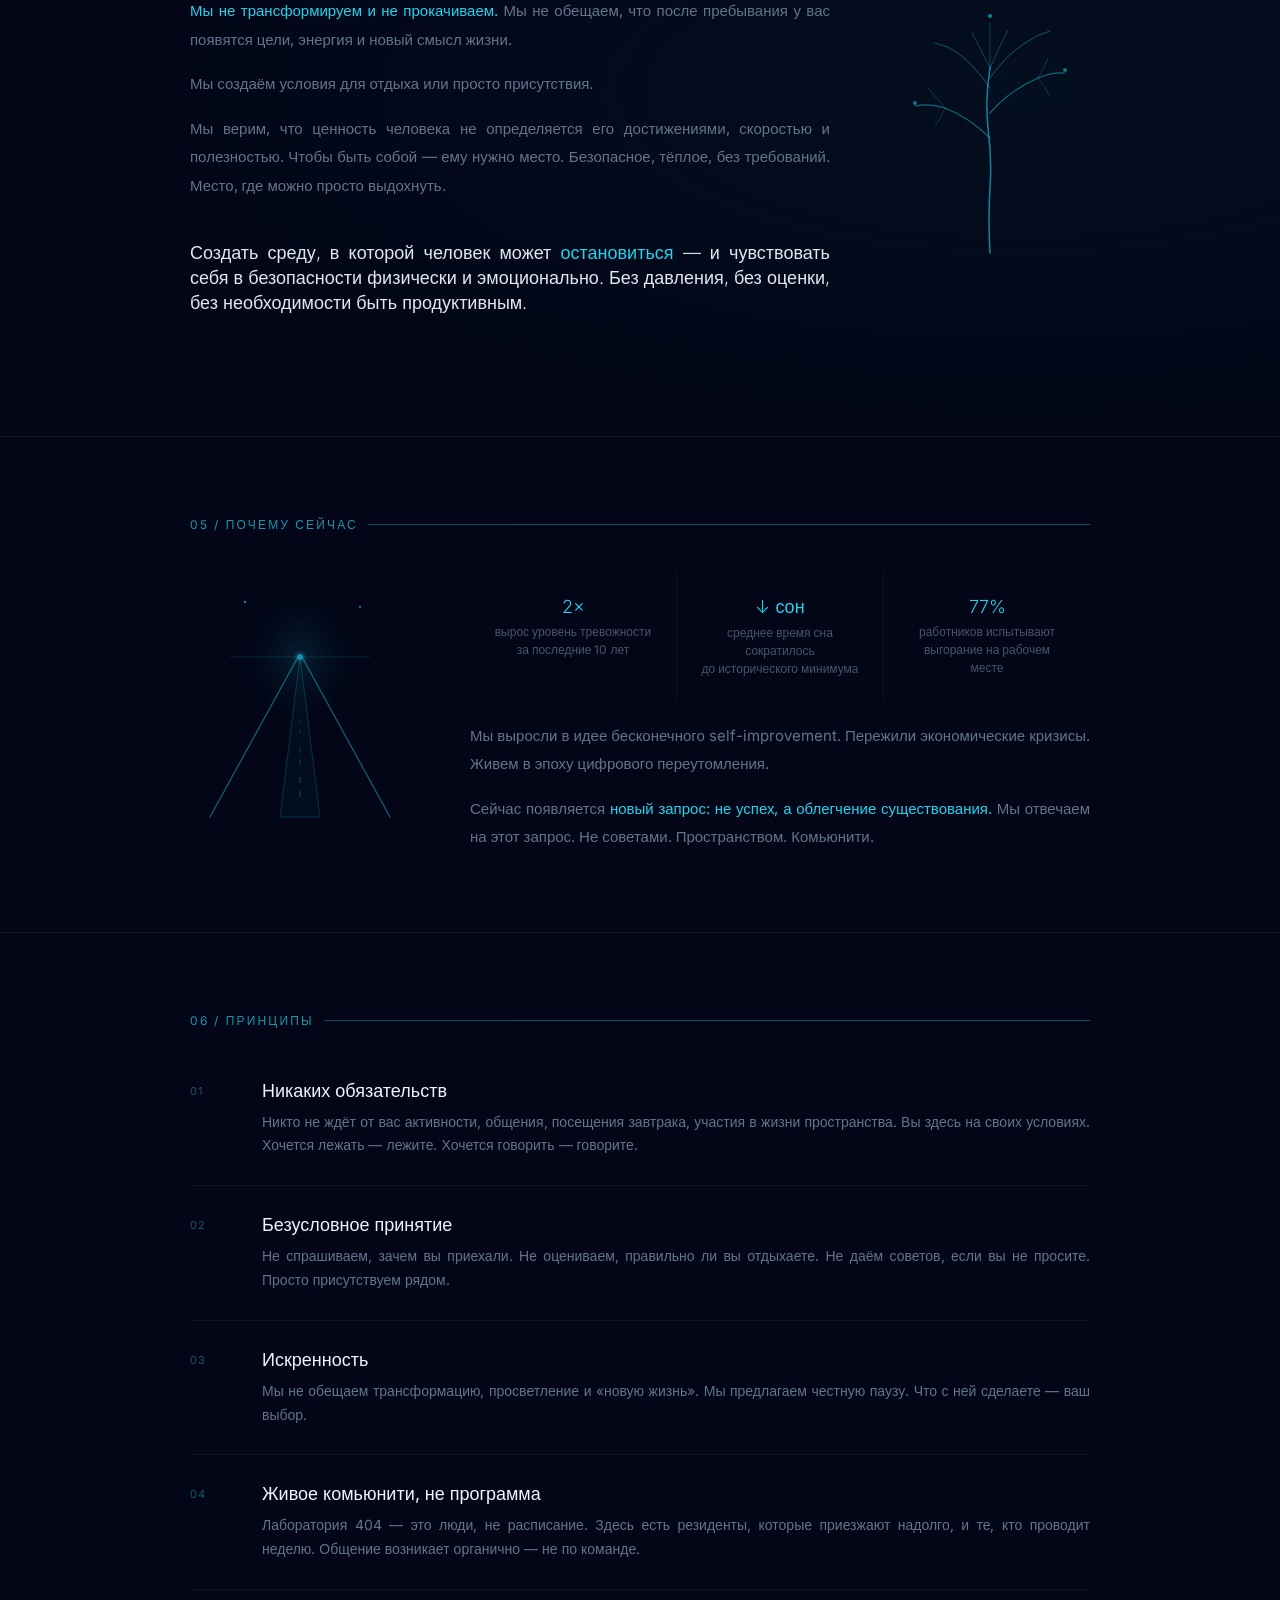
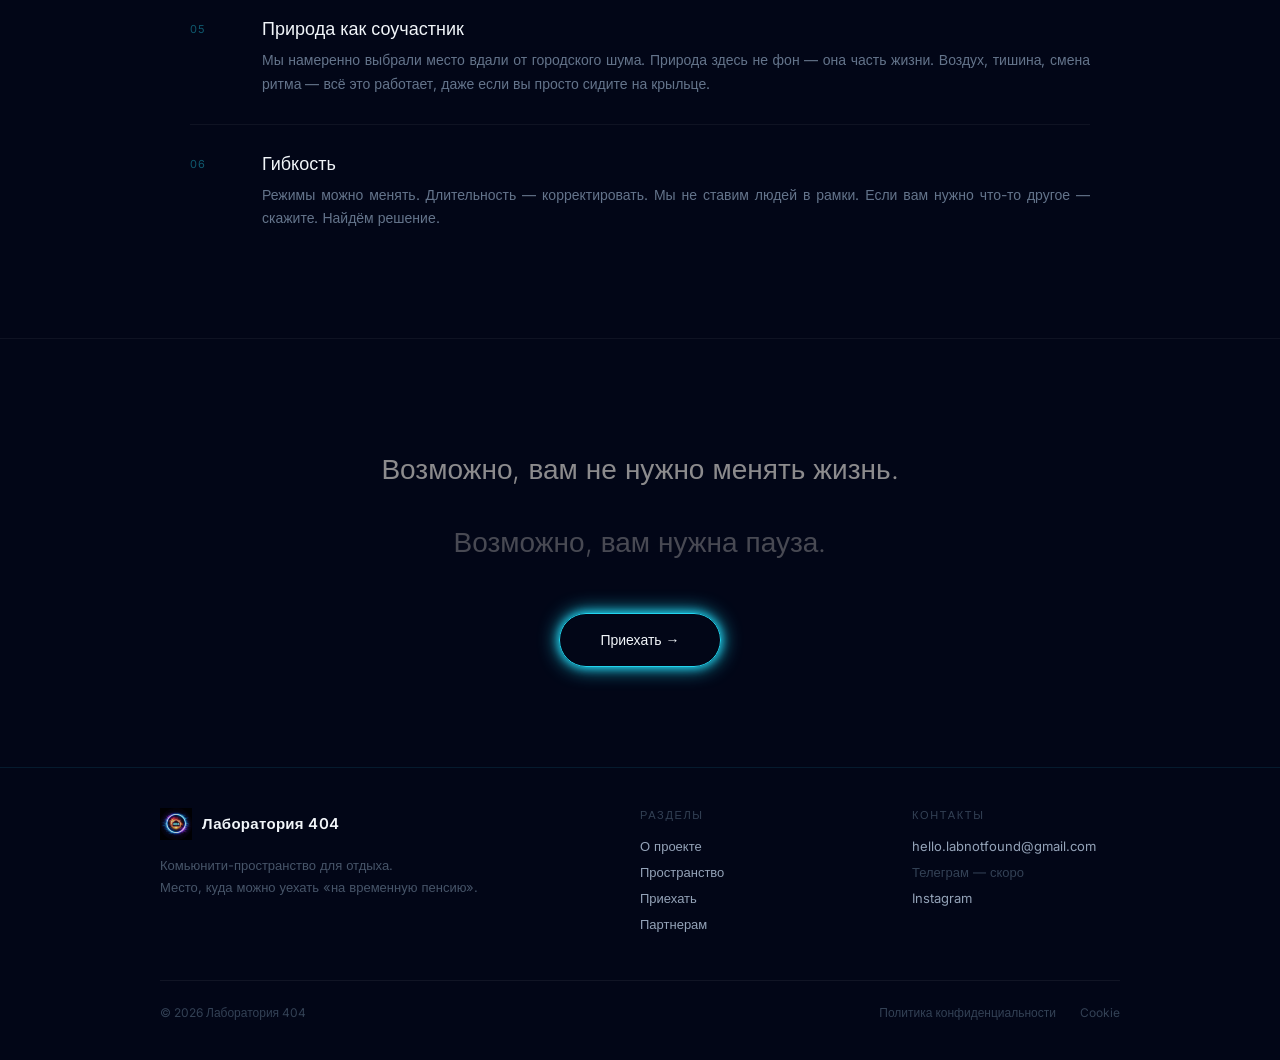
==== commit 441374ee: "Update index.html" ====
--- a/o-proekte/index.html
+++ b/o-proekte/index.html
@@ -21,8 +21,8 @@
   <meta name="twitter:title" content="О проекте — Лаборатория 404">
   <meta name="twitter:description" content="О проекте Лаборатория 404 — что это за место, как устроено, для кого оно создано, какие принципы лежат в его основе и зачем это нужно.">
   <meta name="twitter:image" content="https://labnotfound.ru/ohero.jpg">
-  <link rel="icon" type="image/png" href="/logo.png">
-  <link rel="apple-touch-icon" href="/logo.png">
+  <link rel="icon" href="https://labnotfound.ru/favicon.ico" type="image/x-icon">
+  <link rel="apple-touch-icon" sizes="180x180" href="/apple-touch-icon.png">
   <style>
   @font-face { font-family:'Inter'; src:url('/fonts/inter-300.woff2') format('woff2'); font-weight:300; font-style:normal; font-display:swap; }
   @font-face { font-family:'Inter'; src:url('/fonts/inter-400.woff2') format('woff2'); font-weight:400; font-style:normal; font-display:swap; }
@@ -47,6 +47,14 @@
   .transition { transition: all .15s ease; } .transition-all { transition: all .15s ease; } .transition-opacity { transition: opacity .15s ease; }
   .hover\:opacity-100:hover { opacity:1; } .hover\:bg-cyan-400:hover { background-color:#22d3ee; } .hover\:text-black:hover { color:#000; }
   .space-x-10 > * + * { margin-left:2.5rem; }
+.hidden {
+  display: none;
+}
+.w-6 { width:1.5rem; }
+.h-0\.5 { height:2px; }
+.bg-white { background-color:#fff; }
+.block { display:block; }
+
   @media (min-width:768px) {
     .md\:hidden { display:none; } .md\:flex { display:flex; } .md\:block { display:block; }
   }
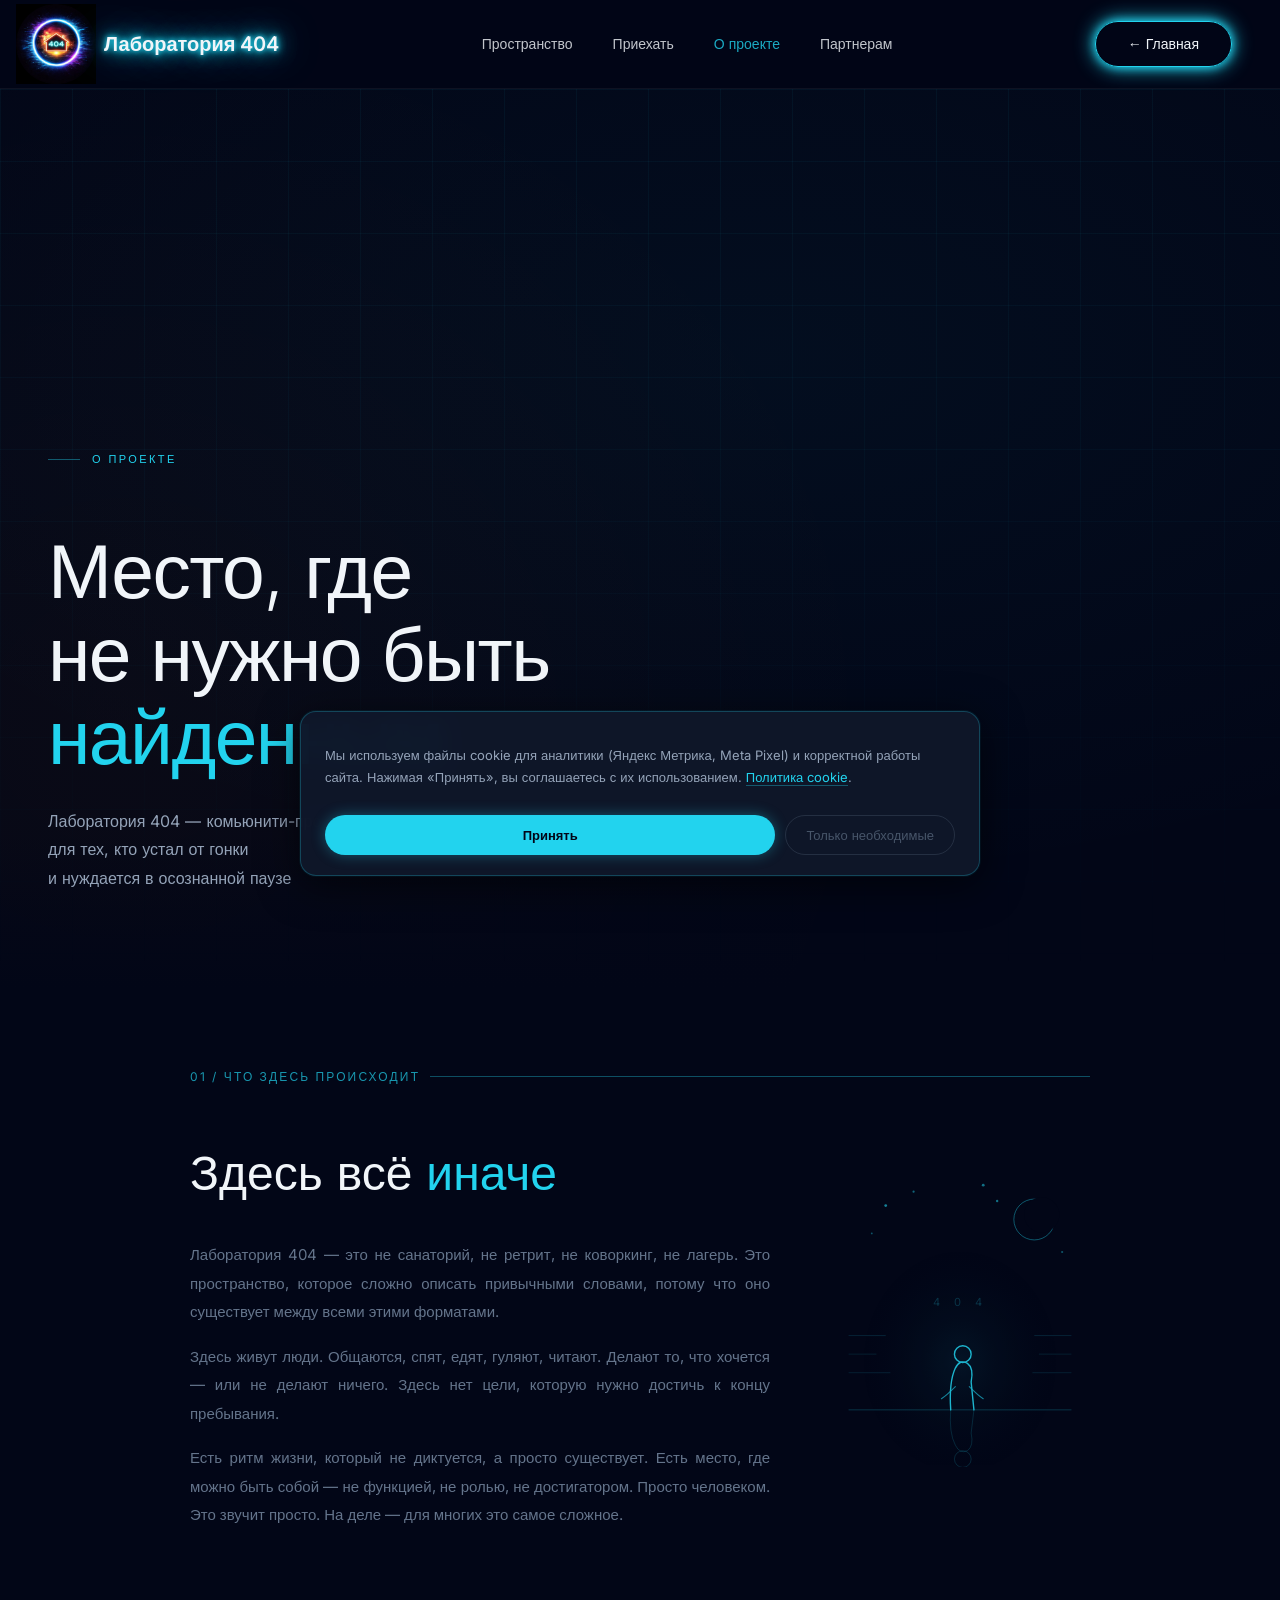
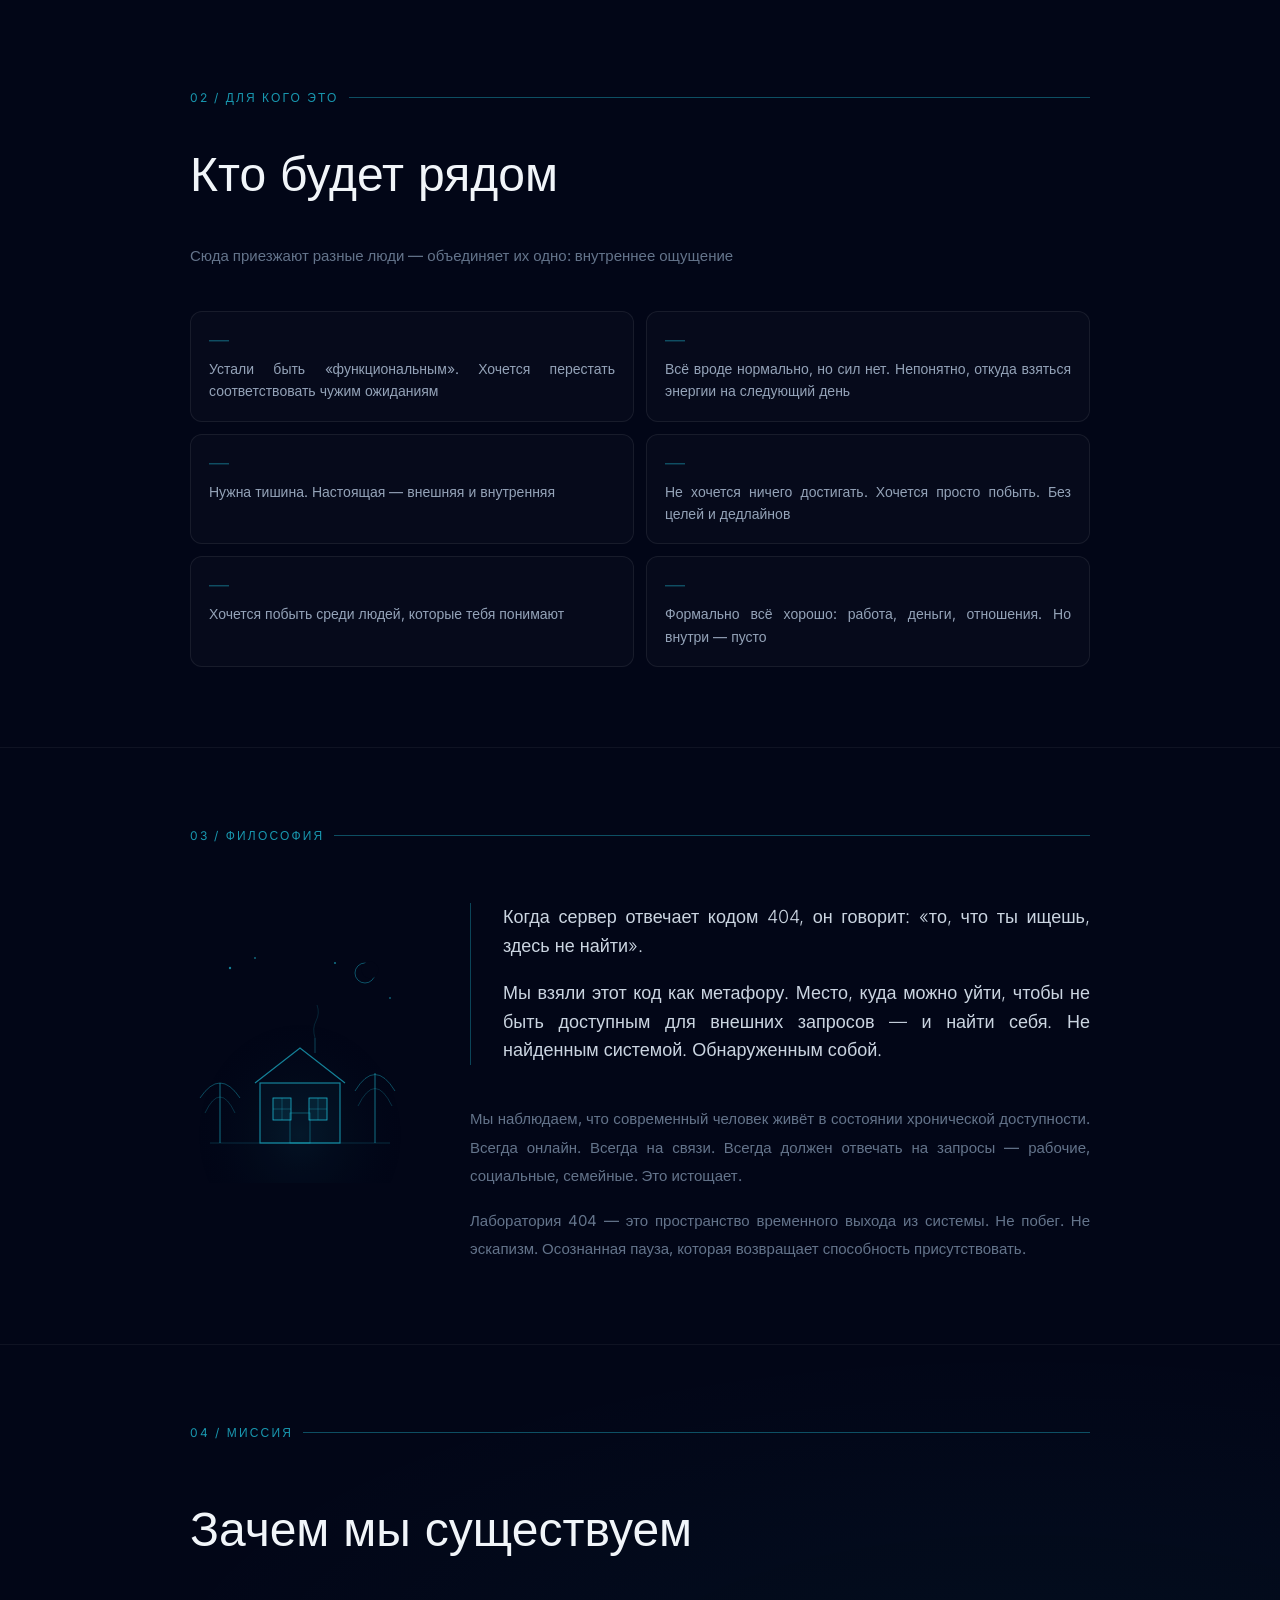
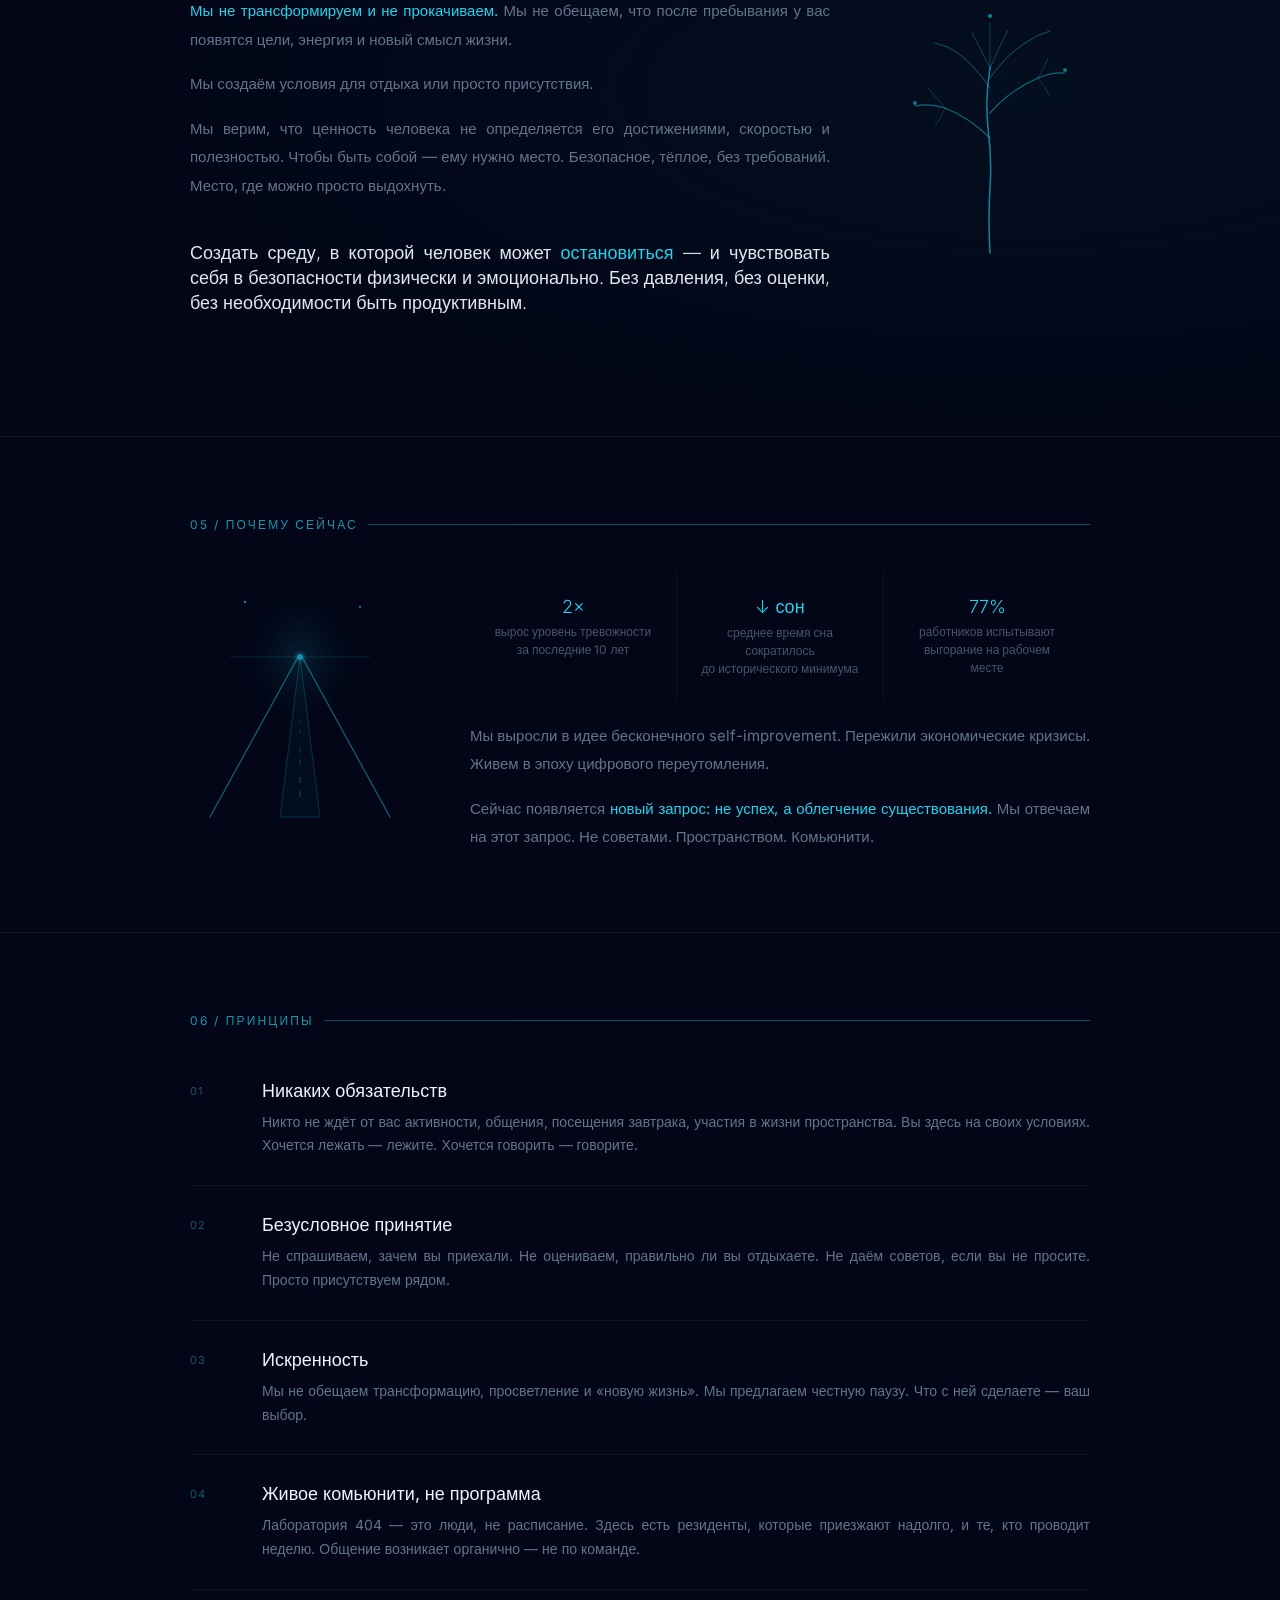
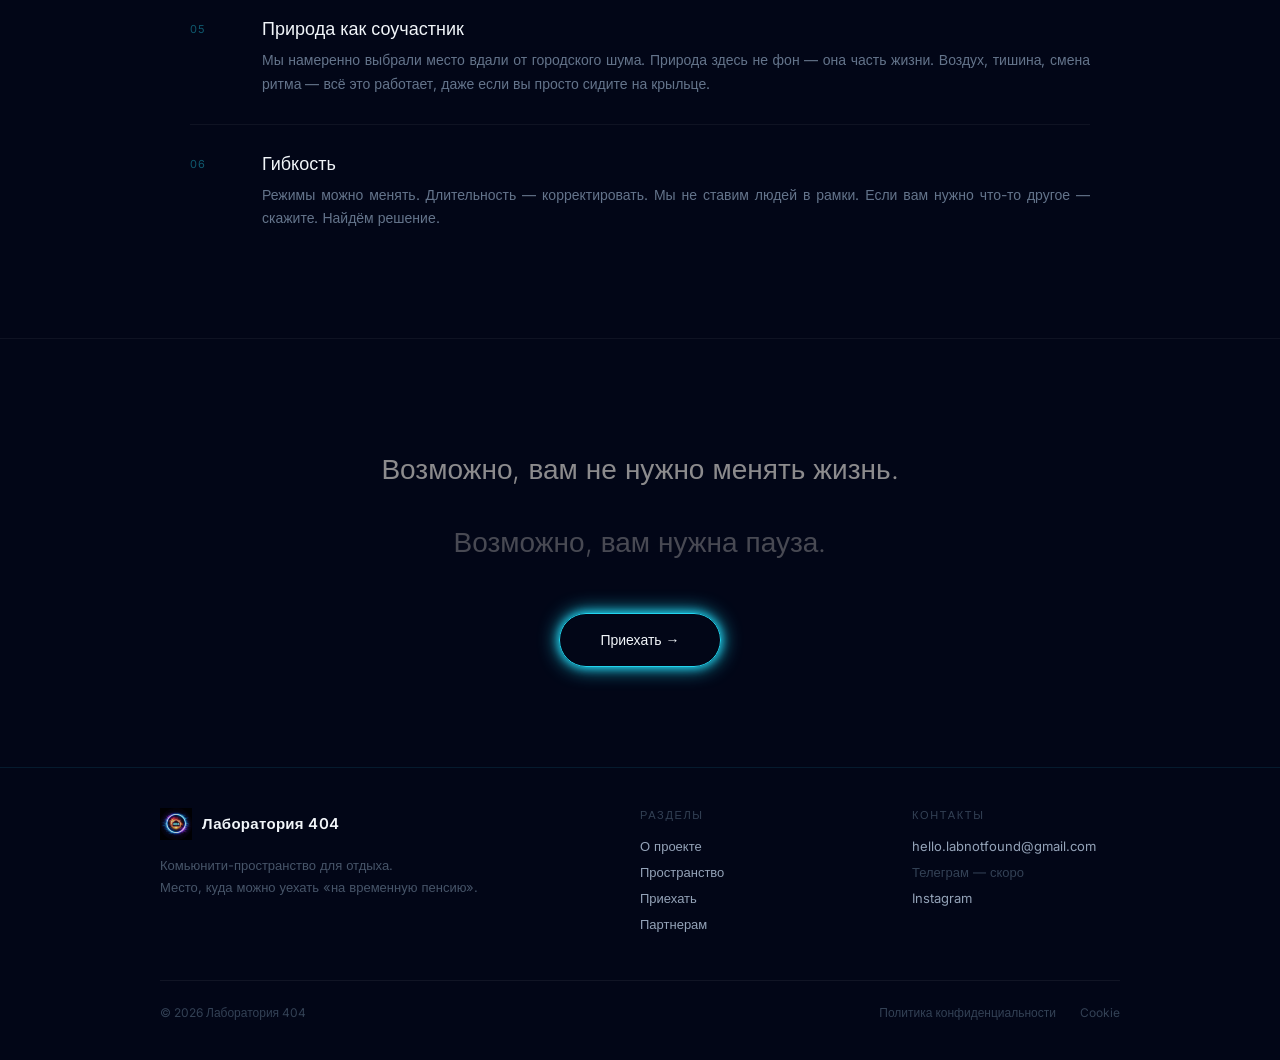
==== commit 558a1fa8: "Update index.html" ====
--- a/o-proekte/index.html
+++ b/o-proekte/index.html
@@ -21,6 +21,7 @@
   <meta name="twitter:title" content="О проекте — Лаборатория 404">
   <meta name="twitter:description" content="О проекте Лаборатория 404 — что это за место, как устроено, для кого оно создано, какие принципы лежат в его основе и зачем это нужно.">
   <meta name="twitter:image" content="https://labnotfound.ru/ohero.jpg">
+  <link rel="icon" href="/favicon-120.png" type="image/png" sizes="120x120">
   <link rel="icon" href="https://labnotfound.ru/favicon.ico" type="image/x-icon">
   <link rel="apple-touch-icon" sizes="180x180" href="/apple-touch-icon.png">
   <style>
@@ -197,9 +198,9 @@
         <span class="block w-6 h-0.5 bg-white transition-all"></span>
       </button>
       <nav class="hidden md:flex space-x-10 text-sm opacity-80">
-        <a href="/o-proekte/" class="text-cyan-400">О проекте</a>
         <a href="/prostranstvo/" class="hover:opacity-100 transition-opacity">Пространство</a>
         <a href="/priehat/" class="hover:opacity-100 transition-opacity">Приехать</a>
+        <a href="/o-proekte/" class="text-cyan-400">О проекте</a>
         <a href="/partneram/" class="hover:opacity-100 transition-opacity">Партнерам</a>
       </nav>
       <a href="/" class="hidden md:block border border-cyan-400 px-8 py-3 rounded-full text-sm hover:bg-cyan-400 hover:text-black transition glow-btn mr-8">← Главная</a>
@@ -208,9 +209,9 @@
 
   <div id="mobile-menu" style="display:none; position:fixed; inset:0; background:rgba(2,6,23,0.97); z-index:45; flex-direction:column; align-items:center; justify-content:center; gap:32px; font-size:20px;">
     <a href="/" style="color:#f1f5f9; text-decoration:none; opacity:0.8;">Главная</a>
-    <a href="/o-proekte/" style="color:#22d3ee; text-decoration:none;">О проекте</a>
     <a href="/prostranstvo/" style="color:#f1f5f9; text-decoration:none; opacity:0.8;">Пространство</a>
     <a href="/priehat/" style="color:#f1f5f9; text-decoration:none; opacity:0.8;">Приехать</a>
+    <a href="/o-proekte/" style="color:#22d3ee; text-decoration:none;">О проекте</a>
     <a href="/partneram/" style="color:#f1f5f9; text-decoration:none; opacity:0.8;">Партнерам</a>
   </div>
 
